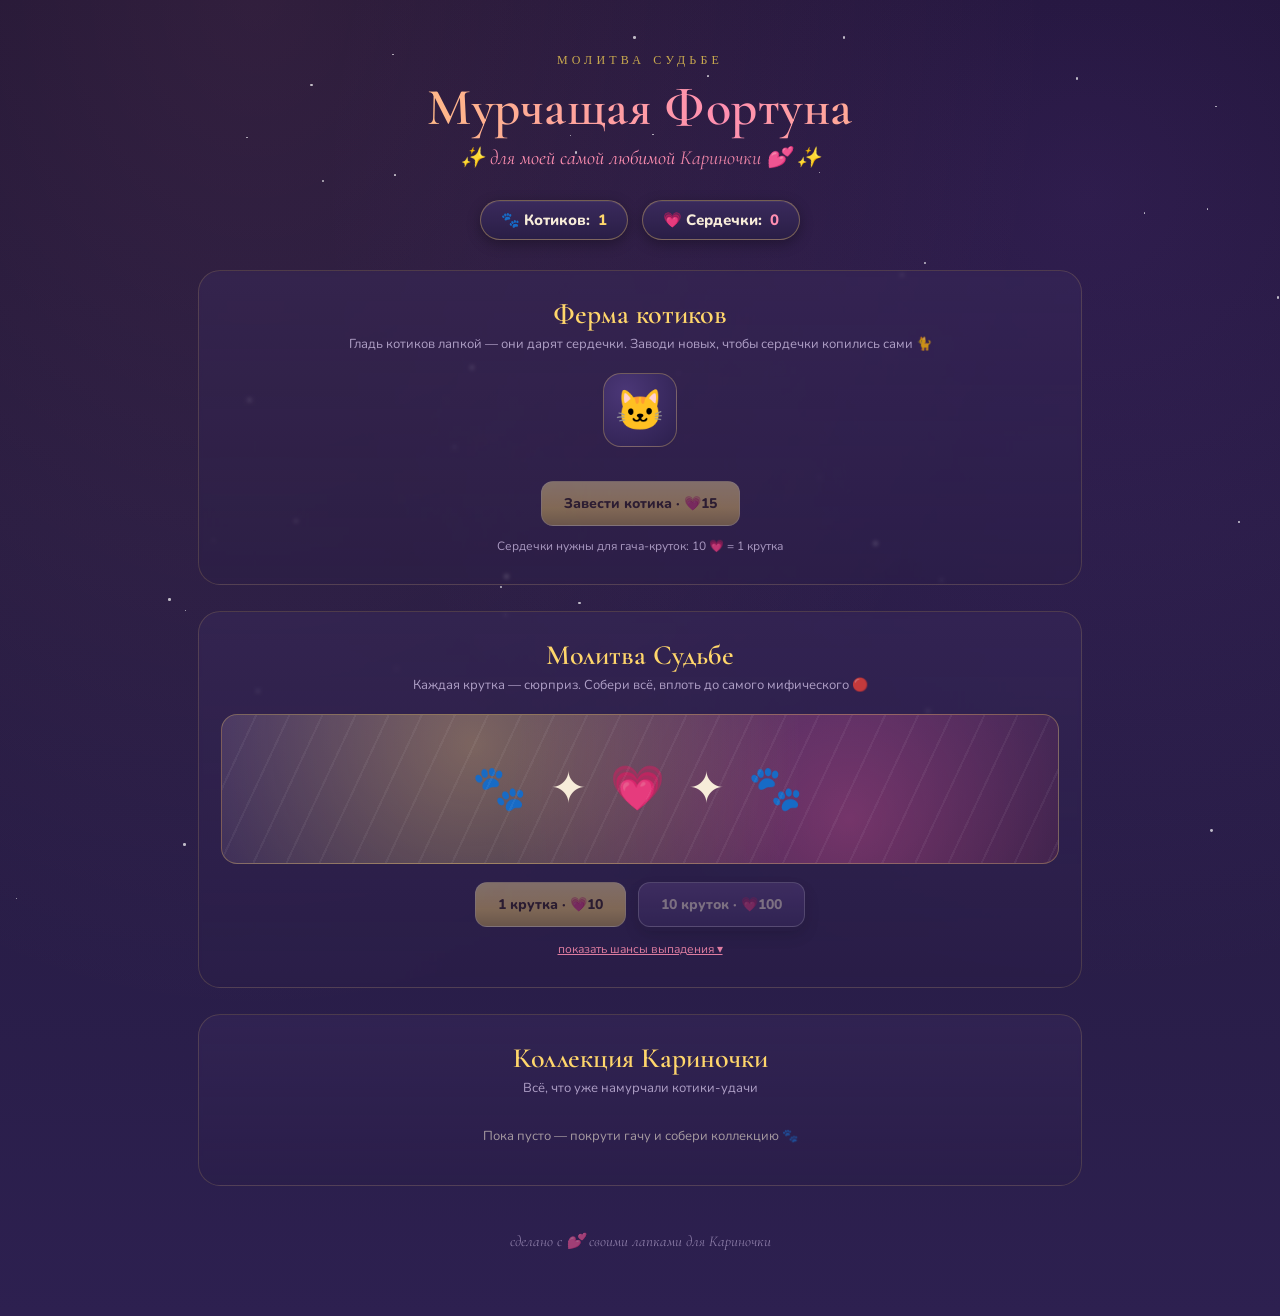
==== karina-gacha.html @ dd9ca647 "Add files via upload" ====
<!DOCTYPE html>
<html lang="ru">
<head>
<meta charset="UTF-8">
<meta name="viewport" content="width=device-width, initial-scale=1.0">
<title>Мурчащая Фортуна — для Кариночки 💕</title>
<link rel="preconnect" href="https://fonts.googleapis.com">
<link href="https://fonts.googleapis.com/css2?family=Cormorant+Garamond:ital,wght@0,500;0,600;1,500&family=Marcellus&family=Nunito:wght@400;600;700;800&display=swap" rel="stylesheet">
<style>
:root{
  --bg1:#1a1230;
  --bg2:#241a3f;
  --bg3:#2d2050;
  --cream:#f7ecd9;
  --gold:#ffd66b;
  --gold-dim:#c9a94f;
  --pink:#ff8fb1;
  --pink-deep:#ff5f96;

  --c-gray:#9aa0a6;   --g-gray:#d4d8db;
  --c-green:#4caf7a;  --g-green:#8ff0bb;
  --c-purple:#a855f7; --g-purple:#e0c2ff;
  --c-pink:#ff5fa8;   --g-pink:#ffc2df;
  --c-legend:#ffcf30; --g-legend:#fff2b0;
  --c-red:#ff3b3b;    --g-red:#ffaaaa;
}
*{box-sizing:border-box;}
html,body{margin:0;padding:0;}
body{
  background:
    radial-gradient(ellipse at 20% 0%, rgba(255,143,177,.10), transparent 55%),
    radial-gradient(ellipse at 85% 15%, rgba(168,85,247,.12), transparent 50%),
    linear-gradient(180deg,var(--bg1),var(--bg2) 40%,var(--bg3));
  color:var(--cream);
  font-family:'Nunito',sans-serif;
  min-height:100vh;
  overflow-x:hidden;
  position:relative;
}

/* ---------- ambient stars ---------- */
#starfield{position:fixed;inset:0;pointer-events:none;z-index:0;overflow:hidden;}
.star{position:absolute;background:#fff;border-radius:50%;opacity:.7;animation:twinkle 3.5s ease-in-out infinite;}
@keyframes twinkle{0%,100%{opacity:.15;transform:scale(1);}50%{opacity:.9;transform:scale(1.4);}}

.wrap{position:relative;z-index:1;max-width:920px;margin:0 auto;padding:0 18px 60px;}

/* ---------- hero ---------- */
.hero{
  text-align:center;
  padding:52px 16px 30px;
}
.hero .eyebrow{
  font-family:'Marcellus',serif;
  letter-spacing:.35em;
  font-size:12px;
  color:var(--gold-dim);
  text-transform:uppercase;
}
.hero h1{
  font-family:'Cormorant Garamond',serif;
  font-weight:600;
  font-size:52px;
  margin:8px 0 4px;
  background:linear-gradient(90deg,var(--gold),var(--pink) 60%,var(--gold));
  -webkit-background-clip:text;
  background-clip:text;
  color:transparent;
  letter-spacing:.01em;
}
.hero .dedication{
  font-family:'Cormorant Garamond',serif;
  font-style:italic;
  font-size:20px;
  color:var(--pink);
  margin-top:6px;
}
.hero .dedication span{opacity:.9;}

/* ---------- topbar ---------- */
.topbar{
  display:flex;justify-content:center;gap:14px;flex-wrap:wrap;
  margin:0 0 30px;
}
.currency{
  background:linear-gradient(180deg,#3a2a5c,#2a1e46);
  border:1px solid rgba(255,214,107,.35);
  border-radius:999px;
  padding:9px 20px;
  font-weight:800;
  font-size:15px;
  display:flex;align-items:center;gap:8px;
  box-shadow:0 4px 14px rgba(0,0,0,.3), inset 0 1px 0 rgba(255,255,255,.05);
}
.currency .n{color:var(--gold);font-variant-numeric:tabular-nums;}
.currency.heart .n{color:var(--pink);}

/* ---------- section shell ---------- */
section{
  background:linear-gradient(180deg,rgba(58,42,92,.45),rgba(42,30,70,.35));
  border:1px solid rgba(255,214,107,.16);
  border-radius:22px;
  padding:26px 22px 30px;
  margin-bottom:26px;
  backdrop-filter:blur(2px);
}
section h2{
  font-family:'Cormorant Garamond',serif;
  font-weight:600;
  font-size:28px;
  margin:0 0 4px;
  color:var(--gold);
  text-align:center;
}
section .subtitle{
  text-align:center;
  font-size:13px;
  color:#d9c9ee;
  opacity:.75;
  margin:0 0 20px;
}

/* ---------- farm ---------- */
.cats-field{
  display:flex;flex-wrap:wrap;justify-content:center;gap:14px;
  min-height:90px;
  margin-bottom:18px;
}
.cat-btn{
  font-size:40px;
  background:radial-gradient(circle at 30% 25%, #4b3777, #2c1f4d);
  border:1px solid rgba(255,214,107,.3);
  border-radius:18px;
  width:74px;height:74px;
  cursor:pointer;
  display:flex;align-items:center;justify-content:center;
  animation:catbob 2.6s ease-in-out infinite;
  transition:transform .12s;
  position:relative;
  user-select:none;
}
.cat-btn:nth-child(2n){animation-delay:.4s;}
.cat-btn:nth-child(3n){animation-delay:.9s;}
.cat-btn:active{transform:scale(.88);}
@keyframes catbob{0%,100%{transform:translateY(0) rotate(-2deg);}50%{transform:translateY(-6px) rotate(2deg);}}

.floatie{
  position:absolute;
  font-weight:800;
  color:var(--pink);
  font-size:14px;
  pointer-events:none;
  animation:floatup 1s ease-out forwards;
  z-index:5;
}
@keyframes floatup{
  0%{opacity:1;transform:translateY(0);}
  100%{opacity:0;transform:translateY(-46px);}
}

.farm-controls{display:flex;flex-direction:column;align-items:center;gap:10px;}
.hint{font-size:12px;color:#c9b8e0;opacity:.8;margin:2px 0 0;text-align:center;}

/* ---------- buttons ---------- */
.btn{
  font-family:'Nunito',sans-serif;
  font-weight:800;
  font-size:14px;
  color:#2a1a0f;
  background:linear-gradient(180deg,#ffe49a,var(--gold) 60%,var(--gold-dim));
  border:1px solid rgba(255,255,255,.4);
  border-radius:12px;
  padding:12px 22px;
  cursor:pointer;
  box-shadow:0 4px 0 #a9822f, 0 8px 16px rgba(0,0,0,.35);
  transition:transform .08s, box-shadow .08s, filter .15s;
}
.btn:hover{filter:brightness(1.06);}
.btn:active{transform:translateY(3px);box-shadow:0 1px 0 #a9822f, 0 3px 8px rgba(0,0,0,.3);}
.btn:disabled{opacity:.4;cursor:not-allowed;filter:none;box-shadow:none;transform:none;}
.btn.secondary{
  background:linear-gradient(180deg,#5a4483,#3c2c63);
  color:var(--cream);
  box-shadow:0 4px 0 #241a3f, 0 8px 16px rgba(0,0,0,.35);
}
.btn.secondary:active{box-shadow:0 1px 0 #241a3f;}
.btn.small{padding:7px 14px;font-size:12px;}

/* ---------- gacha banner ---------- */
.banner-art{
  height:150px;border-radius:16px;margin-bottom:18px;
  background:
    radial-gradient(circle at 30% 20%, rgba(255,214,107,.35), transparent 55%),
    radial-gradient(circle at 75% 70%, rgba(255,95,168,.35), transparent 55%),
    linear-gradient(160deg,#3c2c63,#241a3f);
  border:1px solid rgba(255,214,107,.3);
  display:flex;align-items:center;justify-content:center;
  font-size:44px;
  letter-spacing:6px;
  position:relative;
  overflow:hidden;
}
.banner-art::after{
  content:"";position:absolute;inset:0;
  background:repeating-linear-gradient(115deg, rgba(255,255,255,.05) 0 2px, transparent 2px 30px);
}
.pull-buttons{display:flex;justify-content:center;gap:12px;flex-wrap:wrap;margin-bottom:14px;}
.rates-toggle{
  text-align:center;font-size:12px;color:var(--pink);cursor:pointer;
  text-decoration:underline;opacity:.85;
}
.rates-table{margin-top:16px;font-size:12.5px;}
.rates-row{
  display:grid;grid-template-columns:20px 90px 1fr 46px;gap:8px;
  align-items:center;padding:6px 8px;border-radius:8px;
}
.rates-row+.rates-row{margin-top:3px;}
.rates-dot{width:11px;height:11px;border-radius:50%;}
.rates-items{opacity:.85;}
.rates-pct{text-align:right;font-weight:800;}

/* ---------- rarity color helpers ---------- */
.rarity-gray{--clr:var(--c-gray);--glow:var(--g-gray);}
.rarity-green{--clr:var(--c-green);--glow:var(--g-green);}
.rarity-purple{--clr:var(--c-purple);--glow:var(--g-purple);}
.rarity-pink{--clr:var(--c-pink);--glow:var(--g-pink);}
.rarity-legendary{--clr:var(--c-legend);--glow:var(--g-legend);}
.rarity-red{--clr:var(--c-red);--glow:var(--g-red);}

/* ---------- case modal ---------- */
.overlay{
  position:fixed;inset:0;background:rgba(10,6,20,.88);
  display:flex;flex-direction:column;align-items:center;justify-content:center;
  z-index:50;padding:20px;backdrop-filter:blur(3px);
}
.overlay[hidden]{display:none;}
.case-viewport{
  width:100%;max-width:640px;height:150px;
  overflow:hidden;position:relative;
  border-radius:14px;
  background:linear-gradient(180deg,#241a3f,#150e28);
  border:1px solid rgba(255,214,107,.35);
  box-shadow:0 0 40px rgba(0,0,0,.5) inset;
}
.case-viewport::before,.case-viewport::after{
  content:"";position:absolute;top:0;bottom:0;width:70px;z-index:3;pointer-events:none;
}
.case-viewport::before{left:0;background:linear-gradient(90deg,#150e28, transparent);}
.case-viewport::after{right:0;background:linear-gradient(270deg,#150e28, transparent);}
.marker{
  position:absolute;left:50%;top:0;bottom:0;width:3px;
  background:var(--gold);transform:translateX(-50%);z-index:4;
  box-shadow:0 0 12px var(--gold);
}
.marker::before,.marker::after{
  content:"";position:absolute;left:50%;transform:translateX(-50%);
  border-left:8px solid transparent;border-right:8px solid transparent;
}
.marker::before{top:-2px;border-top:10px solid var(--gold);}
.marker::after{bottom:-2px;border-bottom:10px solid var(--gold);}
.strip{
  display:flex;position:absolute;top:0;left:0;height:100%;
  will-change:transform;
}
.strip-item{
  width:150px;height:150px;flex:0 0 150px;
  display:flex;flex-direction:column;align-items:center;justify-content:center;gap:6px;
  border-right:1px solid rgba(255,255,255,.06);
  background:linear-gradient(180deg, color-mix(in srgb, var(--clr) 20%, #1b1330), #1b1330 75%);
}
.strip-item .item-icon{font-size:40px;filter:drop-shadow(0 0 8px var(--clr));}
.strip-item .item-name{font-size:9.5px;color:var(--glow);text-align:center;padding:0 6px;opacity:.85;line-height:1.15;}

.reveal-card{
  margin-top:26px;text-align:center;min-height:150px;
  display:flex;flex-direction:column;align-items:center;gap:8px;
}
.reveal-card[hidden]{display:none;}
.reveal-icon{
  font-size:64px;width:120px;height:120px;border-radius:20px;
  display:flex;align-items:center;justify-content:center;
  background:radial-gradient(circle, color-mix(in srgb, var(--clr) 30%, #1b1330), #1b1330 75%);
  border:2px solid var(--clr);
  box-shadow:0 0 30px var(--clr), 0 0 60px var(--clr);
  animation:pop-in .45s cubic-bezier(.2,1.4,.4,1);
}
@keyframes pop-in{0%{transform:scale(0.3);opacity:0;}70%{transform:scale(1.12);}100%{transform:scale(1);opacity:1;}}
.reveal-rarity{font-weight:800;letter-spacing:.08em;text-transform:uppercase;font-size:13px;color:var(--clr);}
.reveal-name{font-family:'Cormorant Garamond',serif;font-size:22px;font-weight:600;color:var(--cream);}
.modal-actions{display:flex;gap:12px;margin-top:22px;}

.confetti-burst{position:absolute;inset:0;pointer-events:none;overflow:visible;}
.confetti-piece{position:absolute;font-size:20px;animation:burst 1.1s ease-out forwards;}
@keyframes burst{
  0%{transform:translate(0,0) scale(0.6) rotate(0);opacity:1;}
  100%{transform:translate(var(--dx),var(--dy)) scale(1.1) rotate(var(--rot));opacity:0;}
}

/* ---------- multi reveal (x10) ---------- */
.multi-grid{
  display:grid;grid-template-columns:repeat(5,1fr);gap:12px;
  width:100%;max-width:640px;margin-bottom:8px;
}
@media(max-width:560px){.multi-grid{grid-template-columns:repeat(2,1fr);}}
.mcard{
  aspect-ratio:1;border-radius:14px;
  background:linear-gradient(160deg,#3c2c63,#241a3f);
  border:1px solid rgba(255,214,107,.3);
  display:flex;flex-direction:column;align-items:center;justify-content:center;gap:4px;
  position:relative;overflow:hidden;
  transform:perspective(600px) rotateY(0deg);
}
.mcard .back-face{font-size:26px;opacity:.5;}
.mcard.revealed{
  animation:flipreveal .55s ease forwards;
  border-color:var(--clr);
  background:radial-gradient(circle, color-mix(in srgb, var(--clr) 26%, #1b1330), #1b1330 78%);
  box-shadow:0 0 18px color-mix(in srgb, var(--clr) 60%, transparent);
}
@keyframes flipreveal{
  0%{transform:perspective(600px) rotateY(0deg);}
  50%{transform:perspective(600px) rotateY(90deg);}
  51%{}
  100%{transform:perspective(600px) rotateY(0deg);}
}
.mcard .m-icon{font-size:30px;filter:drop-shadow(0 0 6px var(--clr));}
.mcard .m-name{font-size:8.5px;text-align:center;padding:0 4px;color:var(--glow);line-height:1.15;}
.mcard.big-glow{animation:flipreveal .55s ease forwards, pulseglow 1.4s ease-in-out .55s 2;}
@keyframes pulseglow{0%,100%{box-shadow:0 0 18px color-mix(in srgb, var(--clr) 60%, transparent);}50%{box-shadow:0 0 40px color-mix(in srgb, var(--clr) 90%, transparent);}}

/* ---------- inventory ---------- */
.inv-groups{display:flex;flex-direction:column;gap:14px;}
.inv-group h3{
  font-family:'Cormorant Garamond',serif;font-size:16px;margin:0 0 8px;
  color:var(--clr);
}
.inv-row{display:flex;flex-wrap:wrap;gap:8px;}
.inv-chip{
  display:flex;align-items:center;gap:6px;
  background:color-mix(in srgb, var(--clr) 14%, #241a3f);
  border:1px solid color-mix(in srgb, var(--clr) 45%, transparent);
  border-radius:10px;padding:6px 10px;font-size:12px;font-weight:700;
}
.inv-chip .cnt{color:var(--clr);}
.inv-empty{font-size:13px;opacity:.6;text-align:center;padding:10px;}

footer{
  text-align:center;font-size:12px;color:#c9b8e0;opacity:.6;padding:20px 0 6px;
  font-family:'Cormorant Garamond',serif;font-style:italic;font-size:15px;
}

@media(max-width:520px){
  .hero h1{font-size:38px;}
  .rates-row{grid-template-columns:16px 74px 1fr 40px;font-size:11px;}
}
</style>
</head>
<body>

<div id="starfield"></div>

<div class="wrap">
  <div class="hero">
    <div class="eyebrow">Молитва Судьбе</div>
    <h1>Мурчащая Фортуна</h1>
    <div class="dedication">✨ для моей самой любимой <span>Кариночки</span> 💕 ✨</div>
  </div>

  <div class="topbar">
    <div class="currency">🐾 Котиков: <span class="n" id="catCountView">1</span></div>
    <div class="currency heart">💗 Сердечки: <span class="n" id="heartView">0</span></div>
  </div>

  <section class="farm">
    <h2>Ферма котиков</h2>
    <div class="subtitle">Гладь котиков лапкой — они дарят сердечки. Заводи новых, чтобы сердечки копились сами 🐈</div>
    <div class="cats-field" id="catsField"></div>
    <div class="farm-controls">
      <button class="btn" id="buyCatBtn">Завести котика · 💗<span id="catCost">15</span></button>
      <div class="hint">Сердечки нужны для гача-круток: 10 💗 = 1 крутка</div>
    </div>
  </section>

  <section class="gacha">
    <h2>Молитва Судьбе</h2>
    <div class="subtitle">Каждая крутка — сюрприз. Собери всё, вплоть до самого мифического 🔴</div>
    <div class="banner-art">🐾 ✦ 💗 ✦ 🐾</div>
    <div class="pull-buttons">
      <button class="btn" id="pull1">1 крутка · 💗10</button>
      <button class="btn secondary" id="pull10">10 круток · 💗100</button>
    </div>
    <div class="rates-toggle" id="ratesToggle">показать шансы выпадения ▾</div>
    <div class="rates-table" id="ratesTable" hidden></div>
  </section>

  <section class="inventory">
    <h2>Коллекция Кариночки</h2>
    <div class="subtitle">Всё, что уже намурчали котики-удачи</div>
    <div class="inv-groups" id="invGroups"></div>
  </section>

  <footer>сделано с 💕 своими лапками для Кариночки</footer>
</div>

<!-- single-pull case overlay -->
<div class="overlay" id="caseOverlay" hidden>
  <div class="case-viewport">
    <div class="marker"></div>
    <div class="strip" id="strip"></div>
    <div class="confetti-burst" id="confettiBurst"></div>
  </div>
  <div class="reveal-card" id="revealCard" hidden></div>
  <div class="modal-actions">
    <button class="btn secondary small" id="skipAnim">Пропустить</button>
    <button class="btn small" id="closeCase" hidden>Продолжить ✦</button>
  </div>
</div>

<!-- multi-pull overlay -->
<div class="overlay" id="multiOverlay" hidden>
  <div class="multi-grid" id="multiGrid"></div>
  <div class="modal-actions">
    <button class="btn secondary small" id="skipMulti">Показать все</button>
    <button class="btn small" id="closeMulti" hidden>Продолжить ✦</button>
  </div>
</div>

<script>
(function(){
  "use strict";

  /* ---------------- RARITIES ---------------- */
  const RARITIES = [
    { key:'gray',      name:'Обычная',      chance:0.40, items:['Доширак','Шоколадка 5 тенге','Попкинс Чупкинс'] },
    { key:'green',     name:'Необычная',    chance:0.29, items:['Бетти Попкинс','Чашка чая','Миска риса'] },
    { key:'purple',    name:'Редкая',       chance:0.15, items:['Мармелад обычный','Киндер палочка','Конфетка «Озеро»'] },
    { key:'pink',      name:'Эпическая',    chance:0.10, items:['Мармелад «Летающая тарелка»','Киндер яйцо','Сникерс'] },
    { key:'legendary', name:'Легендарная',  chance:0.05, items:['Чипсы с крабом','Киндер Джой','Рафаэлло'] },
    { key:'red',       name:'Мифическая',   chance:0.01, items:['Киндер Джой Minecraft','Скин в Лиге Легенд','Коробка Рафаэлло'] },
  ];
  const ICONS = {
    'Доширак':'🍜','Шоколадка 5 тенге':'🍫','Попкинс Чупкинс':'🐹',
    'Бетти Попкинс':'🐰','Чашка чая':'🍵','Миска риса':'🍚',
    'Мармелад обычный':'🍬','Киндер палочка':'🍡','Конфетка «Озеро»':'🍭',
    'Мармелад «Летающая тарелка»':'🛸','Киндер яйцо':'🥚','Сникерс':'🍫',
    'Чипсы с крабом':'🦀','Киндер Джой':'🥚','Рафаэлло':'🌰',
    'Киндер Джой Minecraft':'🎮','Скин в Лиге Легенд':'🎮','Коробка Рафаэлло':'🎁',
  };
  const RARITY_ORDER = RARITIES.map(r=>r.key);

  /* ---------------- STATE ---------------- */
  let hearts = 0;
  let heartsFloat = 0;
  let cats = 1;
  let catCost = 15;
  const inventory = {}; // itemName -> count

  const heartView = document.getElementById('heartView');
  const catCountView = document.getElementById('catCountView');
  const catCostView = document.getElementById('catCost');
  const buyCatBtn = document.getElementById('buyCatBtn');
  const catsField = document.getElementById('catsField');
  const pull1Btn = document.getElementById('pull1');
  const pull10Btn = document.getElementById('pull10');

  function updateUI(){
    heartView.textContent = Math.floor(hearts);
    catCountView.textContent = cats;
    catCostView.textContent = catCost;
    buyCatBtn.disabled = hearts < catCost;
    pull1Btn.disabled = hearts < 10;
    pull10Btn.disabled = hearts < 100;
  }

  function addCat(){
    const btn = document.createElement('button');
    btn.className = 'cat-btn';
    btn.textContent = '🐱';
    btn.addEventListener('click', (e)=> petCat(e, btn));
    catsField.appendChild(btn);
  }
  for(let i=0;i<cats;i++) addCat();

  function petCat(e, btn){
    const gain = 2;
    hearts += gain;
    updateUI();
    const rect = btn.getBoundingClientRect();
    const f = document.createElement('div');
    f.className = 'floatie';
    f.textContent = '+' + gain + ' 💗';
    f.style.left = (rect.left + rect.width/2 - 20) + 'px';
    f.style.top = (rect.top - 6) + 'px';
    f.style.position = 'fixed';
    document.body.appendChild(f);
    setTimeout(()=> f.remove(), 1000);
    btn.style.transform = 'scale(0.85)';
    setTimeout(()=> btn.style.transform = '', 120);
    tickSound(600);
  }

  buyCatBtn.addEventListener('click', ()=>{
    if(hearts < catCost) return;
    hearts -= catCost;
    cats++;
    catCost = Math.ceil(catCost * 1.22);
    addCat();
    updateUI();
  });

  setInterval(()=>{
    heartsFloat += cats * 0.4;
    if(heartsFloat >= 1){
      const whole = Math.floor(heartsFloat);
      hearts += whole;
      heartsFloat -= whole;
      updateUI();
    }
  }, 1000);

  /* ---------------- AUDIO (synthesized, no external files) ---------------- */
  let actx;
  function ctx(){
    if(!actx) actx = new (window.AudioContext||window.webkitAudioContext)();
    return actx;
  }
  function tickSound(freq){
    try{
      const c = ctx();
      const o = c.createOscillator();
      const g = c.createGain();
      o.type = 'square';
      o.frequency.value = freq;
      g.gain.value = 0.05;
      g.gain.exponentialRampToValueAtTime(0.0001, c.currentTime + 0.06);
      o.connect(g); g.connect(c.destination);
      o.start(); o.stop(c.currentTime + 0.07);
    }catch(e){}
  }
  function revealChime(rarityKey){
    try{
      const c = ctx();
      const notesByRarity = {
        gray:[440], green:[440,554], purple:[440,554,659],
        pink:[440,554,659,784], legendary:[392,523,659,784,988],
        red:[392,494,587,740,988,1245]
      };
      const notes = notesByRarity[rarityKey] || [440];
      notes.forEach((freq,i)=>{
        const o = c.createOscillator();
        const g = c.createGain();
        o.type = 'triangle';
        o.frequency.value = freq;
        const t0 = c.currentTime + i*0.09;
        g.gain.setValueAtTime(0.0001, t0);
        g.gain.linearRampToValueAtTime(0.09, t0+0.02);
        g.gain.exponentialRampToValueAtTime(0.0001, t0+0.5);
        o.connect(g); g.connect(c.destination);
        o.start(t0); o.stop(t0+0.55);
      });
    }catch(e){}
  }

  /* ---------------- GACHA LOGIC ---------------- */
  function weightedPick(){
    let r = Math.random(), cum = 0;
    for(const rar of RARITIES){
      cum += rar.chance;
      if(r <= cum) return rar;
    }
    return RARITIES[0];
  }
  function pickItem(rar){
    return rar.items[Math.floor(Math.random()*rar.items.length)];
  }
  function addToInventory(name){
    inventory[name] = (inventory[name]||0) + 1;
    renderInventory();
  }
  function rarityOf(itemName){
    return RARITIES.find(r=> r.items.includes(itemName));
  }

  function renderInventory(){
    const wrap = document.getElementById('invGroups');
    wrap.innerHTML = '';
    let any = false;
    RARITIES.forEach(rar=>{
      const owned = rar.items.filter(it=> inventory[it]);
      if(owned.length === 0) return;
      any = true;
      const group = document.createElement('div');
      group.className = 'inv-group rarity-' + rar.key;
      const h3 = document.createElement('h3');
      h3.textContent = rar.name;
      group.appendChild(h3);
      const row = document.createElement('div');
      row.className = 'inv-row';
      owned.forEach(it=>{
        const chip = document.createElement('div');
        chip.className = 'inv-chip';
        chip.innerHTML = `<span>${ICONS[it]||'✦'}</span><span>${it}</span><span class="cnt">×${inventory[it]}</span>`;
        row.appendChild(chip);
      });
      group.appendChild(row);
      wrap.appendChild(group);
    });
    if(!any){
      wrap.innerHTML = '<div class="inv-empty">Пока пусто — покрути гачу и собери коллекцию 🐾</div>';
    }
  }
  renderInventory();

  /* ---------------- RATES TABLE ---------------- */
  const ratesToggle = document.getElementById('ratesToggle');
  const ratesTable = document.getElementById('ratesTable');
  ratesToggle.addEventListener('click', ()=>{
    const show = ratesTable.hasAttribute('hidden');
    if(show){ ratesTable.removeAttribute('hidden'); ratesToggle.textContent='скрыть шансы выпадения ▴'; }
    else{ ratesTable.setAttribute('hidden',''); ratesToggle.textContent='показать шансы выпадения ▾'; }
  });
  RARITIES.forEach(rar=>{
    const row = document.createElement('div');
    row.className = 'rates-row rarity-' + rar.key;
    row.innerHTML = `
      <span class="rates-dot" style="background:var(--clr)"></span>
      <span style="color:var(--clr);font-weight:800;">${rar.name}</span>
      <span class="rates-items">${rar.items.join(', ')}</span>
      <span class="rates-pct" style="color:var(--clr)">${Math.round(rar.chance*100)}%</span>`;
    ratesTable.appendChild(row);
  });

  /* ---------------- SINGLE PULL — CS-style case opening ---------------- */
  const caseOverlay = document.getElementById('caseOverlay');
  const stripEl = document.getElementById('strip');
  const revealCard = document.getElementById('revealCard');
  const skipAnimBtn = document.getElementById('skipAnim');
  const closeCaseBtn = document.getElementById('closeCase');
  const confettiBurst = document.getElementById('confettiBurst');

  const ITEM_W = 150;
  const STRIP_LEN = 60;
  const LAND_INDEX = 48;
  let animHandle = null;
  let animResolved = false;

  function buildStrip(finalRarity, finalItem){
    stripEl.innerHTML = '';
    stripEl.style.transform = 'translateX(0px)';
    for(let i=0; i<STRIP_LEN; i++){
      let rar, itemName;
      if(i === LAND_INDEX){ rar = finalRarity; itemName = finalItem; }
      else { rar = weightedPick(); itemName = pickItem(rar); }
      const cell = document.createElement('div');
      cell.className = 'strip-item rarity-' + rar.key;
      cell.innerHTML = `<div class="item-icon">${ICONS[itemName]||'✦'}</div><div class="item-name">${itemName}</div>`;
      stripEl.appendChild(cell);
    }
  }

  function easeOutQuart(t){ return 1 - Math.pow(1-t, 4); }

  function animateStrip(finalRarity, onDone){
    const viewport = document.querySelector('#caseOverlay .case-viewport');
    const viewportWidth = viewport.clientWidth;
    const jitter = (Math.random()*0.5 - 0.25) * ITEM_W;
    const targetX = LAND_INDEX*ITEM_W + ITEM_W/2 - viewportWidth/2 + jitter;
    const duration = 4200;
    const start = performance.now();
    let lastTickIndex = -1;
    animResolved = false;

    function frame(now){
      if(animResolved) return;
      const t = Math.min(1, (now-start)/duration);
      const eased = easeOutQuart(t);
      const x = targetX * eased;
      stripEl.style.transform = `translateX(${-x}px)`;
      const idx = Math.floor(x / ITEM_W);
      if(idx !== lastTickIndex){
        lastTickIndex = idx;
        const pitch = 500 + Math.min(500, (1-t)*900);
        tickSound(pitch);
      }
      if(t < 1){
        animHandle = requestAnimationFrame(frame);
      } else {
        animResolved = true;
        onDone();
      }
    }
    animHandle = requestAnimationFrame(frame);
  }

  function finishReveal(finalRarity, finalItem){
    revealChime(finalRarity.key);
    revealCard.innerHTML = `
      <div class="reveal-icon rarity-${finalRarity.key}">${ICONS[finalItem]||'✦'}</div>
      <div class="reveal-rarity rarity-${finalRarity.key}">${finalRarity.name}</div>
      <div class="reveal-name">${finalItem}</div>`;
    revealCard.removeAttribute('hidden');
    closeCaseBtn.removeAttribute('hidden');
    skipAnimBtn.setAttribute('hidden','');
    if(finalRarity.key === 'legendary' || finalRarity.key === 'red' || finalRarity.key === 'pink'){
      burstConfetti(confettiBurst, finalRarity.key);
    }
    addToInventory(finalItem);
  }

  function burstConfetti(container, rarityKey){
    const glyphs = rarityKey==='red' ? ['💖','✨','🎉','💗'] : rarityKey==='legendary' ? ['✨','⭐','💛'] : ['💕','✨'];
    for(let i=0;i<18;i++){
      const p = document.createElement('div');
      p.className = 'confetti-piece';
      p.textContent = glyphs[Math.floor(Math.random()*glyphs.length)];
      const angle = Math.random()*Math.PI*2;
      const dist = 80 + Math.random()*120;
      p.style.setProperty('--dx', Math.cos(angle)*dist + 'px');
      p.style.setProperty('--dy', Math.sin(angle)*dist + 'px');
      p.style.setProperty('--rot', (Math.random()*360)+'deg');
      p.style.left = '50%'; p.style.top = '50%';
      container.appendChild(p);
      setTimeout(()=> p.remove(), 1200);
    }
  }

  function openSinglePull(){
    if(hearts < 10) return;
    hearts -= 10;
    updateUI();
    const rar = weightedPick();
    const item = pickItem(rar);

    caseOverlay.removeAttribute('hidden');
    revealCard.setAttribute('hidden','');
    closeCaseBtn.setAttribute('hidden','');
    skipAnimBtn.removeAttribute('hidden');
    confettiBurst.innerHTML = '';
    buildStrip(rar, item);

    animateStrip(rar, ()=> finishReveal(rar, item));

    skipAnimBtn.onclick = ()=>{
      if(animHandle) cancelAnimationFrame(animHandle);
      animResolved = true;
      const viewport = document.querySelector('#caseOverlay .case-viewport');
      const viewportWidth = viewport.clientWidth;
      const targetX = LAND_INDEX*ITEM_W + ITEM_W/2 - viewportWidth/2;
      stripEl.style.transform = `translateX(${-targetX}px)`;
      finishReveal(rar, item);
    };
  }
  closeCaseBtn.addEventListener('click', ()=>{
    caseOverlay.setAttribute('hidden','');
  });
  pull1Btn.addEventListener('click', openSinglePull);

  /* ---------------- MULTI PULL (x10) — sequential reveal ---------------- */
  const multiOverlay = document.getElementById('multiOverlay');
  const multiGrid = document.getElementById('multiGrid');
  const skipMultiBtn = document.getElementById('skipMulti');
  const closeMultiBtn = document.getElementById('closeMulti');
  let multiTimer = null;
  let multiResults = [];
  let multiIndex = 0;

  function openTenPull(){
    if(hearts < 100) return;
    hearts -= 100;
    updateUI();

    multiResults = [];
    for(let i=0;i<10;i++){
      const rar = weightedPick();
      const item = pickItem(rar);
      multiResults.push({ rar, item });
    }
    // saving the best for last, like a real gacha reveal
    multiResults.sort((a,b)=> RARITY_ORDER.indexOf(a.rar.key) - RARITY_ORDER.indexOf(b.rar.key));

    multiGrid.innerHTML = '';
    multiResults.forEach(()=>{
      const c = document.createElement('div');
      c.className = 'mcard';
      c.innerHTML = '<div class="back-face">🐾</div>';
      multiGrid.appendChild(c);
    });

    multiOverlay.removeAttribute('hidden');
    closeMultiBtn.setAttribute('hidden','');
    skipMultiBtn.removeAttribute('hidden');
    multiIndex = 0;
    revealNextMultiCard();
  }

  function revealMultiCard(i){
    const { rar, item } = multiResults[i];
    const card = multiGrid.children[i];
    card.className = 'mcard revealed rarity-' + rar.key + ((rar.key==='legendary'||rar.key==='red') ? ' big-glow' : '');
    card.innerHTML = `<div class="m-icon">${ICONS[item]||'✦'}</div><div class="m-name">${item}</div>`;
    revealChime(rar.key);
    addToInventory(item);
  }

  function revealNextMultiCard(){
    if(multiIndex >= multiResults.length){
      closeMultiBtn.removeAttribute('hidden');
      skipMultiBtn.setAttribute('hidden','');
      return;
    }
    const { rar } = multiResults[multiIndex];
    revealMultiCard(multiIndex);
    multiIndex++;
    const delay = (rar.key==='legendary'||rar.key==='red') ? 950 : 480;
    multiTimer = setTimeout(revealNextMultiCard, delay);
  }

  skipMultiBtn.addEventListener('click', ()=>{
    clearTimeout(multiTimer);
    while(multiIndex < multiResults.length){
      revealMultiCard(multiIndex);
      multiIndex++;
    }
    closeMultiBtn.removeAttribute('hidden');
    skipMultiBtn.setAttribute('hidden','');
  });
  closeMultiBtn.addEventListener('click', ()=>{
    multiOverlay.setAttribute('hidden','');
  });
  pull10Btn.addEventListener('click', openTenPull);

  /* ---------------- STARFIELD ---------------- */
  const starfield = document.getElementById('starfield');
  for(let i=0;i<50;i++){
    const s = document.createElement('div');
    s.className = 'star';
    const size = Math.random()*2 + 1;
    s.style.width = size+'px';
    s.style.height = size+'px';
    s.style.left = Math.random()*100+'%';
    s.style.top = Math.random()*100+'%';
    s.style.animationDelay = (Math.random()*3.5)+'s';
    starfield.appendChild(s);
  }

  updateUI();
})();
</script>
</body>
</html>
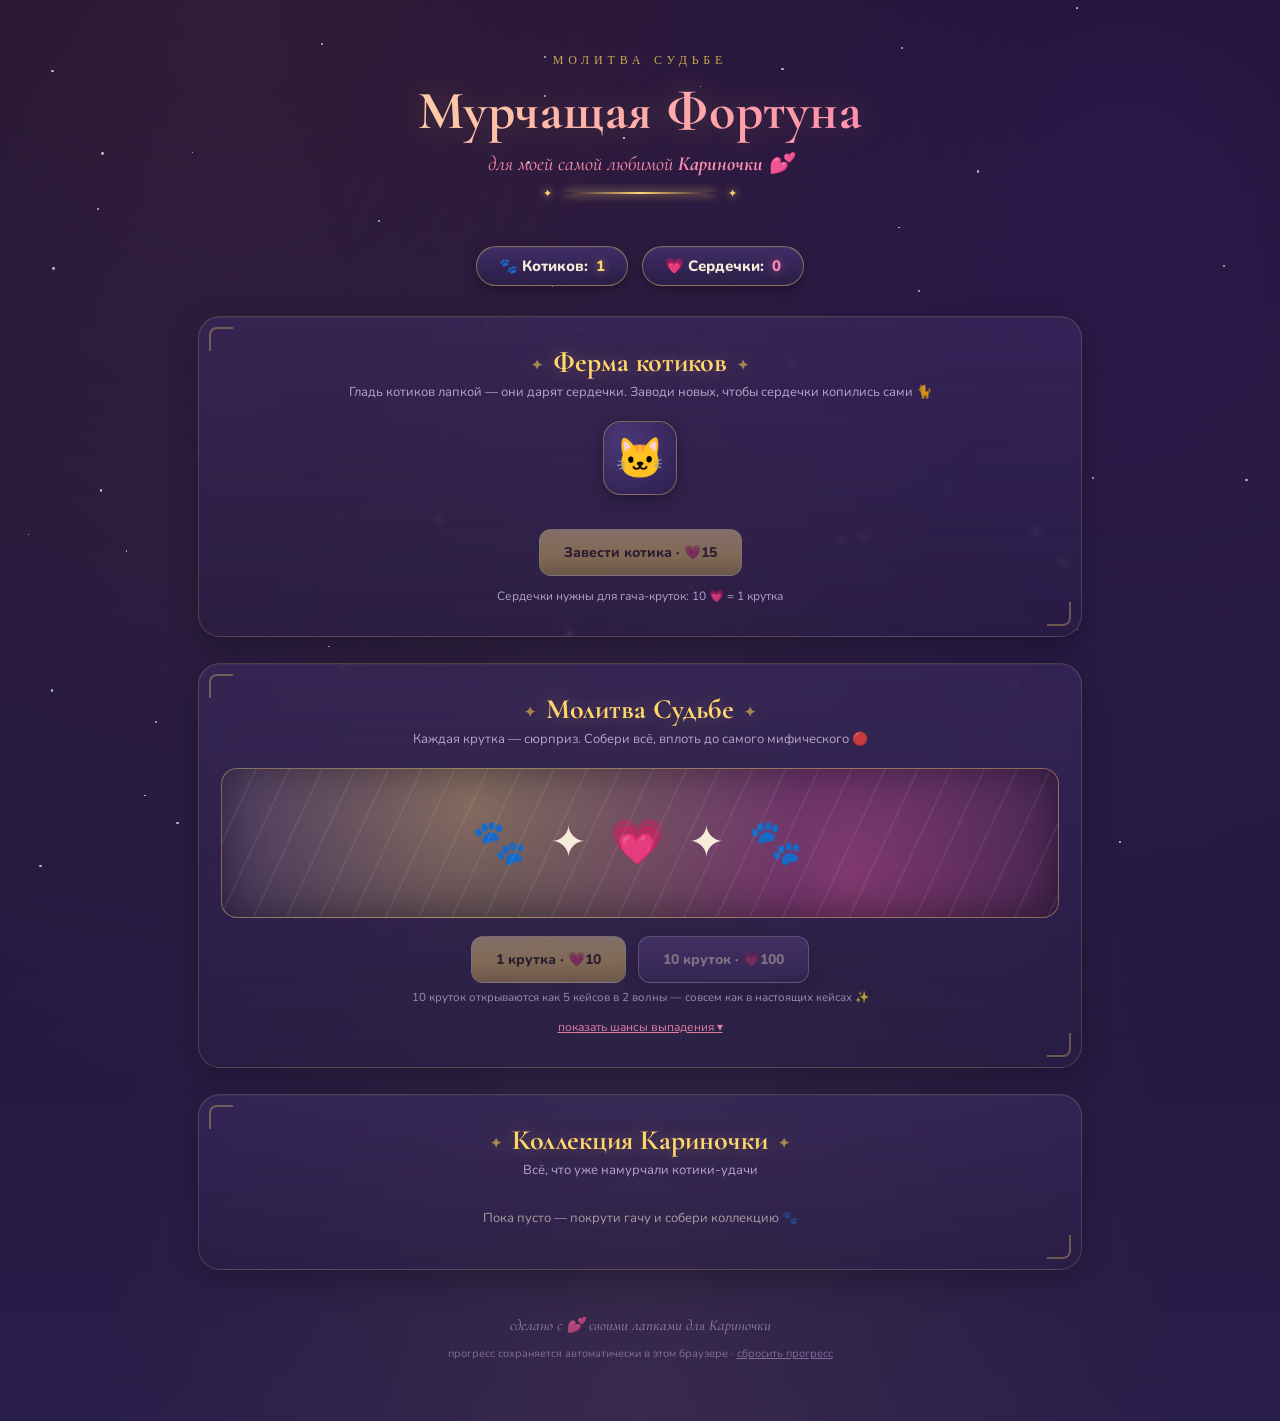
==== commit 9ab286cb: "Add files via upload" ====
--- a/karina-gacha.html
+++ b/karina-gacha.html
@@ -5,14 +5,15 @@
 <meta name="viewport" content="width=device-width, initial-scale=1.0">
 <title>Мурчащая Фортуна — для Кариночки 💕</title>
 <link rel="preconnect" href="https://fonts.googleapis.com">
-<link href="https://fonts.googleapis.com/css2?family=Cormorant+Garamond:ital,wght@0,500;0,600;1,500&family=Marcellus&family=Nunito:wght@400;600;700;800&display=swap" rel="stylesheet">
+<link href="https://fonts.googleapis.com/css2?family=Cormorant+Garamond:ital,wght@0,500;0,600;0,700;1,500&family=Marcellus&family=Nunito:wght@400;600;700;800;900&display=swap" rel="stylesheet">
 <style>
 :root{
-  --bg1:#1a1230;
-  --bg2:#241a3f;
-  --bg3:#2d2050;
+  --bg1:#150c28;
+  --bg2:#1f1638;
+  --bg3:#291d4a;
   --cream:#f7ecd9;
   --gold:#ffd66b;
+  --gold-bright:#ffe9a8;
   --gold-dim:#c9a94f;
   --pink:#ff8fb1;
   --pink-deep:#ff5f96;
@@ -28,8 +29,9 @@
 html,body{margin:0;padding:0;}
 body{
   background:
-    radial-gradient(ellipse at 20% 0%, rgba(255,143,177,.10), transparent 55%),
-    radial-gradient(ellipse at 85% 15%, rgba(168,85,247,.12), transparent 50%),
+    radial-gradient(ellipse at 18% 0%, rgba(255,143,177,.12), transparent 55%),
+    radial-gradient(ellipse at 88% 10%, rgba(168,85,247,.14), transparent 50%),
+    radial-gradient(ellipse at 50% 100%, rgba(255,214,107,.07), transparent 60%),
     linear-gradient(180deg,var(--bg1),var(--bg2) 40%,var(--bg3));
   color:var(--cream);
   font-family:'Nunito',sans-serif;
@@ -38,184 +40,164 @@
   position:relative;
 }
 
-/* ---------- ambient stars ---------- */
+/* ---------- ambient stars & floating hearts ---------- */
 #starfield{position:fixed;inset:0;pointer-events:none;z-index:0;overflow:hidden;}
 .star{position:absolute;background:#fff;border-radius:50%;opacity:.7;animation:twinkle 3.5s ease-in-out infinite;}
 @keyframes twinkle{0%,100%{opacity:.15;transform:scale(1);}50%{opacity:.9;transform:scale(1.4);}}
+.amb-heart{position:fixed;bottom:-24px;pointer-events:none;z-index:0;opacity:.55;animation:ambient-rise linear forwards;}
+@keyframes ambient-rise{
+  0%{transform:translateY(0) rotate(0deg);opacity:.55;}
+  85%{opacity:.4;}
+  100%{transform:translateY(-112vh) rotate(340deg);opacity:0;}
+}
 
 .wrap{position:relative;z-index:1;max-width:920px;margin:0 auto;padding:0 18px 60px;}
 
 /* ---------- hero ---------- */
-.hero{
-  text-align:center;
-  padding:52px 16px 30px;
-}
+.hero{text-align:center;padding:52px 16px 26px;position:relative;}
 .hero .eyebrow{
-  font-family:'Marcellus',serif;
-  letter-spacing:.35em;
-  font-size:12px;
-  color:var(--gold-dim);
-  text-transform:uppercase;
+  font-family:'Marcellus',serif;letter-spacing:.4em;font-size:12px;
+  color:var(--gold-dim);text-transform:uppercase;
 }
 .hero h1{
-  font-family:'Cormorant Garamond',serif;
-  font-weight:600;
-  font-size:52px;
-  margin:8px 0 4px;
-  background:linear-gradient(90deg,var(--gold),var(--pink) 60%,var(--gold));
-  -webkit-background-clip:text;
-  background-clip:text;
-  color:transparent;
-  letter-spacing:.01em;
-}
+  font-family:'Cormorant Garamond',serif;font-weight:700;font-size:54px;
+  margin:10px 0 4px;letter-spacing:.01em;
+  background:linear-gradient(100deg,var(--gold-bright) 0%,var(--pink) 30%,var(--gold) 55%,var(--pink-deep) 80%,var(--gold-bright) 100%);
+  background-size:250% auto;
+  -webkit-background-clip:text;background-clip:text;color:transparent;
+  animation:shimmer 6s linear infinite;
+  text-shadow:0 0 34px rgba(255,214,107,.25);
+}
+@keyframes shimmer{0%{background-position:0% center;}100%{background-position:250% center;}}
 .hero .dedication{
-  font-family:'Cormorant Garamond',serif;
-  font-style:italic;
-  font-size:20px;
-  color:var(--pink);
-  margin-top:6px;
-}
-.hero .dedication span{opacity:.9;}
+  font-family:'Cormorant Garamond',serif;font-style:italic;font-size:20px;
+  color:var(--pink);margin-top:8px;
+}
+.hero-divider{
+  width:150px;height:2px;margin:16px auto 0;
+  background:linear-gradient(90deg,transparent,var(--gold),transparent);
+  box-shadow:0 0 10px var(--gold);position:relative;
+}
+.hero-divider::before,.hero-divider::after{
+  content:"✦";position:absolute;top:50%;transform:translateY(-50%);
+  color:var(--gold);font-size:11px;text-shadow:0 0 8px var(--gold);
+}
+.hero-divider::before{left:-22px;}
+.hero-divider::after{right:-22px;}
 
 /* ---------- topbar ---------- */
-.topbar{
-  display:flex;justify-content:center;gap:14px;flex-wrap:wrap;
-  margin:0 0 30px;
-}
+.topbar{display:flex;justify-content:center;gap:14px;flex-wrap:wrap;margin:26px 0 30px;}
 .currency{
-  background:linear-gradient(180deg,#3a2a5c,#2a1e46);
-  border:1px solid rgba(255,214,107,.35);
-  border-radius:999px;
-  padding:9px 20px;
-  font-weight:800;
-  font-size:15px;
+  background:linear-gradient(180deg,#3f2d66,#2a1e46);
+  border:1px solid rgba(255,214,107,.4);
+  border-radius:999px;padding:9px 22px;font-weight:800;font-size:15px;
   display:flex;align-items:center;gap:8px;
-  box-shadow:0 4px 14px rgba(0,0,0,.3), inset 0 1px 0 rgba(255,255,255,.05);
-}
-.currency .n{color:var(--gold);font-variant-numeric:tabular-nums;}
-.currency.heart .n{color:var(--pink);}
+  box-shadow:0 4px 14px rgba(0,0,0,.35), inset 0 1px 0 rgba(255,255,255,.07);
+  position:relative;overflow:hidden;
+}
+.currency .n{color:var(--gold);font-variant-numeric:tabular-nums;text-shadow:0 0 8px rgba(255,214,107,.5);}
+.currency.heart .n{color:var(--pink);text-shadow:0 0 8px rgba(255,95,168,.6);}
+.currency.pulse .n{animation:currency-pulse .35s ease;}
+@keyframes currency-pulse{0%{transform:scale(1);}50%{transform:scale(1.25);}100%{transform:scale(1);}}
 
 /* ---------- section shell ---------- */
 section{
-  background:linear-gradient(180deg,rgba(58,42,92,.45),rgba(42,30,70,.35));
-  border:1px solid rgba(255,214,107,.16);
-  border-radius:22px;
-  padding:26px 22px 30px;
-  margin-bottom:26px;
-  backdrop-filter:blur(2px);
-}
+  background:linear-gradient(180deg,rgba(63,45,102,.5),rgba(42,30,70,.38));
+  border:1px solid rgba(255,214,107,.18);
+  border-radius:22px;padding:28px 22px 32px;margin-bottom:26px;
+  backdrop-filter:blur(3px);
+  position:relative;
+  box-shadow:0 10px 30px rgba(0,0,0,.25), inset 0 1px 0 rgba(255,255,255,.04);
+}
+section::before,section::after{
+  content:"";position:absolute;width:22px;height:22px;
+  border:2px solid rgba(255,214,107,.4);
+  opacity:.8;
+}
+section::before{top:10px;left:10px;border-right:none;border-bottom:none;border-radius:8px 0 0 0;}
+section::after{bottom:10px;right:10px;border-left:none;border-top:none;border-radius:0 0 8px 0;}
 section h2{
-  font-family:'Cormorant Garamond',serif;
-  font-weight:600;
-  font-size:28px;
-  margin:0 0 4px;
-  color:var(--gold);
-  text-align:center;
-}
-section .subtitle{
-  text-align:center;
-  font-size:13px;
-  color:#d9c9ee;
-  opacity:.75;
-  margin:0 0 20px;
-}
+  font-family:'Cormorant Garamond',serif;font-weight:700;font-size:28px;
+  margin:0 0 4px;color:var(--gold);text-align:center;
+  text-shadow:0 0 18px rgba(255,214,107,.3);
+}
+section h2 .orn{color:var(--gold-dim);font-size:14px;margin:0 10px;opacity:.75;vertical-align:middle;}
+section .subtitle{text-align:center;font-size:13px;color:#d9c9ee;opacity:.78;margin:0 0 20px;}
 
 /* ---------- farm ---------- */
-.cats-field{
-  display:flex;flex-wrap:wrap;justify-content:center;gap:14px;
-  min-height:90px;
-  margin-bottom:18px;
-}
+.cats-field{display:flex;flex-wrap:wrap;justify-content:center;gap:14px;min-height:90px;margin-bottom:18px;}
 .cat-btn{
   font-size:40px;
   background:radial-gradient(circle at 30% 25%, #4b3777, #2c1f4d);
-  border:1px solid rgba(255,214,107,.3);
-  border-radius:18px;
-  width:74px;height:74px;
-  cursor:pointer;
+  border:1px solid rgba(255,214,107,.35);
+  border-radius:18px;width:74px;height:74px;cursor:pointer;
   display:flex;align-items:center;justify-content:center;
   animation:catbob 2.6s ease-in-out infinite;
-  transition:transform .12s;
-  position:relative;
-  user-select:none;
-}
+  transition:transform .12s, box-shadow .2s;
+  position:relative;user-select:none;
+  box-shadow:0 4px 14px rgba(0,0,0,.3);
+}
+.cat-btn:hover{box-shadow:0 0 20px rgba(255,214,107,.4);}
 .cat-btn:nth-child(2n){animation-delay:.4s;}
 .cat-btn:nth-child(3n){animation-delay:.9s;}
-.cat-btn:active{transform:scale(.88);}
+.cat-btn:active{transform:scale(.86);}
 @keyframes catbob{0%,100%{transform:translateY(0) rotate(-2deg);}50%{transform:translateY(-6px) rotate(2deg);}}
 
-.floatie{
-  position:absolute;
-  font-weight:800;
-  color:var(--pink);
-  font-size:14px;
-  pointer-events:none;
-  animation:floatup 1s ease-out forwards;
-  z-index:5;
-}
-@keyframes floatup{
-  0%{opacity:1;transform:translateY(0);}
-  100%{opacity:0;transform:translateY(-46px);}
-}
+.floatie{position:fixed;font-weight:900;color:var(--pink);font-size:15px;pointer-events:none;animation:floatup 1s ease-out forwards;z-index:5;text-shadow:0 0 8px rgba(255,95,168,.7);}
+@keyframes floatup{0%{opacity:1;transform:translateY(0) scale(1);}100%{opacity:0;transform:translateY(-48px) scale(1.2);}}
 
 .farm-controls{display:flex;flex-direction:column;align-items:center;gap:10px;}
-.hint{font-size:12px;color:#c9b8e0;opacity:.8;margin:2px 0 0;text-align:center;}
+.hint{font-size:12px;color:#c9b8e0;opacity:.85;margin:2px 0 0;text-align:center;}
 
 /* ---------- buttons ---------- */
 .btn{
-  font-family:'Nunito',sans-serif;
-  font-weight:800;
-  font-size:14px;
-  color:#2a1a0f;
-  background:linear-gradient(180deg,#ffe49a,var(--gold) 60%,var(--gold-dim));
-  border:1px solid rgba(255,255,255,.4);
-  border-radius:12px;
-  padding:12px 22px;
-  cursor:pointer;
-  box-shadow:0 4px 0 #a9822f, 0 8px 16px rgba(0,0,0,.35);
+  font-family:'Nunito',sans-serif;font-weight:800;font-size:14px;color:#2a1a0f;
+  background:linear-gradient(180deg,#ffe49a,var(--gold) 55%,var(--gold-dim));
+  border:1px solid rgba(255,255,255,.5);border-radius:12px;padding:13px 24px;cursor:pointer;
+  box-shadow:0 4px 0 #a9822f, 0 8px 18px rgba(0,0,0,.4);
   transition:transform .08s, box-shadow .08s, filter .15s;
-}
-.btn:hover{filter:brightness(1.06);}
+  position:relative;overflow:hidden;isolation:isolate;
+}
+.btn::after{
+  content:"";position:absolute;top:0;left:-60%;width:40%;height:100%;
+  background:linear-gradient(120deg, transparent, rgba(255,255,255,.65), transparent);
+  transform:skewX(-20deg);transition:left .5s;z-index:1;
+}
+.btn:hover::after{left:130%;}
+.btn:hover{filter:brightness(1.08);}
 .btn:active{transform:translateY(3px);box-shadow:0 1px 0 #a9822f, 0 3px 8px rgba(0,0,0,.3);}
 .btn:disabled{opacity:.4;cursor:not-allowed;filter:none;box-shadow:none;transform:none;}
+.btn:disabled::after{display:none;}
 .btn.secondary{
-  background:linear-gradient(180deg,#5a4483,#3c2c63);
-  color:var(--cream);
-  box-shadow:0 4px 0 #241a3f, 0 8px 16px rgba(0,0,0,.35);
+  background:linear-gradient(180deg,#61498f,#3c2c63);color:var(--cream);
+  box-shadow:0 4px 0 #241a3f, 0 8px 18px rgba(0,0,0,.4);
 }
 .btn.secondary:active{box-shadow:0 1px 0 #241a3f;}
-.btn.small{padding:7px 14px;font-size:12px;}
+.btn.small{padding:8px 16px;font-size:12px;}
 
 /* ---------- gacha banner ---------- */
 .banner-art{
   height:150px;border-radius:16px;margin-bottom:18px;
   background:
-    radial-gradient(circle at 30% 20%, rgba(255,214,107,.35), transparent 55%),
-    radial-gradient(circle at 75% 70%, rgba(255,95,168,.35), transparent 55%),
+    radial-gradient(circle at 30% 20%, rgba(255,214,107,.4), transparent 55%),
+    radial-gradient(circle at 75% 70%, rgba(255,95,168,.4), transparent 55%),
     linear-gradient(160deg,#3c2c63,#241a3f);
-  border:1px solid rgba(255,214,107,.3);
+  border:1px solid rgba(255,214,107,.35);
   display:flex;align-items:center;justify-content:center;
-  font-size:44px;
-  letter-spacing:6px;
-  position:relative;
-  overflow:hidden;
-}
-.banner-art::after{
-  content:"";position:absolute;inset:0;
-  background:repeating-linear-gradient(115deg, rgba(255,255,255,.05) 0 2px, transparent 2px 30px);
-}
-.pull-buttons{display:flex;justify-content:center;gap:12px;flex-wrap:wrap;margin-bottom:14px;}
-.rates-toggle{
-  text-align:center;font-size:12px;color:var(--pink);cursor:pointer;
-  text-decoration:underline;opacity:.85;
-}
+  font-size:44px;letter-spacing:6px;position:relative;overflow:hidden;
+  box-shadow:inset 0 0 40px rgba(0,0,0,.4);
+}
+.banner-art .bspin{display:inline-block;animation:bspin 5s linear infinite;}
+@keyframes bspin{0%{transform:rotate(0deg);}100%{transform:rotate(360deg);}}
+.banner-art::after{content:"";position:absolute;inset:0;background:repeating-linear-gradient(115deg, rgba(255,255,255,.06) 0 2px, transparent 2px 30px);}
+.pull-buttons{display:flex;justify-content:center;gap:12px;flex-wrap:wrap;margin-bottom:6px;}
+.pull-hint{text-align:center;font-size:11.5px;color:#c9b8e0;opacity:.7;margin-bottom:14px;}
+.rates-toggle{text-align:center;font-size:12px;color:var(--pink);cursor:pointer;text-decoration:underline;opacity:.85;}
 .rates-table{margin-top:16px;font-size:12.5px;}
-.rates-row{
-  display:grid;grid-template-columns:20px 90px 1fr 46px;gap:8px;
-  align-items:center;padding:6px 8px;border-radius:8px;
-}
+.rates-row{display:grid;grid-template-columns:20px 90px 1fr 46px;gap:8px;align-items:center;padding:7px 9px;border-radius:8px;transition:background .15s;}
+.rates-row:hover{background:rgba(255,255,255,.04);}
 .rates-row+.rates-row{margin-top:3px;}
-.rates-dot{width:11px;height:11px;border-radius:50%;}
+.rates-dot{width:11px;height:11px;border-radius:50%;box-shadow:0 0 8px var(--clr);}
 .rates-items{opacity:.85;}
 .rates-pct{text-align:right;font-weight:800;}
 
@@ -227,131 +209,175 @@
 .rarity-legendary{--clr:var(--c-legend);--glow:var(--g-legend);}
 .rarity-red{--clr:var(--c-red);--glow:var(--g-red);}
 
-/* ---------- case modal ---------- */
+/* ---------- shake ---------- */
+@keyframes shake{
+  0%,100%{transform:translate(0,0);}
+  20%{transform:translate(-5px,3px);}
+  40%{transform:translate(5px,-3px);}
+  60%{transform:translate(-4px,-2px);}
+  80%{transform:translate(4px,3px);}
+}
+.shake{animation:shake .42s ease;}
+
+/* ---------- overlay shell ---------- */
 .overlay{
-  position:fixed;inset:0;background:rgba(10,6,20,.88);
+  position:fixed;inset:0;background:rgba(8,4,16,.9);
   display:flex;flex-direction:column;align-items:center;justify-content:center;
-  z-index:50;padding:20px;backdrop-filter:blur(3px);
+  z-index:50;padding:20px;backdrop-filter:blur(4px);
 }
 .overlay[hidden]{display:none;}
+.overlay-title{
+  font-family:'Cormorant Garamond',serif;font-size:22px;color:var(--gold);
+  letter-spacing:.06em;margin-bottom:18px;text-shadow:0 0 14px rgba(255,214,107,.5);
+  text-align:center;
+}
+
+/* ---------- single-pull case viewport ---------- */
+.case-frame{
+  width:100%;max-width:660px;padding:10px;border-radius:20px;
+  background:linear-gradient(180deg,#3c2c63,#1c1330);
+  border:1px solid rgba(255,214,107,.45);
+  box-shadow:0 0 50px rgba(168,85,247,.15), 0 20px 50px rgba(0,0,0,.5);
+  position:relative;
+}
+.case-frame::before,.case-frame::after{
+  content:"";position:absolute;width:26px;height:26px;border:2px solid var(--gold);opacity:.85;
+}
+.case-frame::before{top:6px;left:6px;border-right:none;border-bottom:none;}
+.case-frame::after{bottom:6px;right:6px;border-left:none;border-top:none;}
 .case-viewport{
-  width:100%;max-width:640px;height:150px;
-  overflow:hidden;position:relative;
-  border-radius:14px;
-  background:linear-gradient(180deg,#241a3f,#150e28);
-  border:1px solid rgba(255,214,107,.35);
-  box-shadow:0 0 40px rgba(0,0,0,.5) inset;
-}
-.case-viewport::before,.case-viewport::after{
-  content:"";position:absolute;top:0;bottom:0;width:70px;z-index:3;pointer-events:none;
-}
-.case-viewport::before{left:0;background:linear-gradient(90deg,#150e28, transparent);}
-.case-viewport::after{right:0;background:linear-gradient(270deg,#150e28, transparent);}
-.marker{
-  position:absolute;left:50%;top:0;bottom:0;width:3px;
-  background:var(--gold);transform:translateX(-50%);z-index:4;
-  box-shadow:0 0 12px var(--gold);
-}
-.marker::before,.marker::after{
-  content:"";position:absolute;left:50%;transform:translateX(-50%);
-  border-left:8px solid transparent;border-right:8px solid transparent;
-}
-.marker::before{top:-2px;border-top:10px solid var(--gold);}
-.marker::after{bottom:-2px;border-bottom:10px solid var(--gold);}
-.strip{
-  display:flex;position:absolute;top:0;left:0;height:100%;
-  will-change:transform;
-}
+  width:100%;height:150px;overflow:hidden;position:relative;border-radius:12px;
+  background:linear-gradient(180deg,#241a3f,#120b22);
+  box-shadow:0 0 40px rgba(0,0,0,.6) inset;
+  transition:box-shadow .3s;
+}
+.case-viewport.near-land{box-shadow:0 0 34px 4px var(--flashClr, var(--gold)) inset, 0 0 40px var(--flashClr, var(--gold));}
+.case-viewport::before,.case-viewport::after{content:"";position:absolute;top:0;bottom:0;width:80px;z-index:3;pointer-events:none;}
+.case-viewport::before{left:0;background:linear-gradient(90deg,#120b22, transparent);}
+.case-viewport::after{right:0;background:linear-gradient(270deg,#120b22, transparent);}
+.marker{position:absolute;left:50%;top:0;bottom:0;width:3px;background:var(--gold);transform:translateX(-50%);z-index:4;box-shadow:0 0 14px var(--gold), 0 0 28px var(--gold);}
+.marker::before,.marker::after{content:"";position:absolute;left:50%;transform:translateX(-50%);border-left:9px solid transparent;border-right:9px solid transparent;}
+.marker::before{top:-2px;border-top:11px solid var(--gold);}
+.marker::after{bottom:-2px;border-bottom:11px solid var(--gold);}
+.strip{display:flex;position:absolute;top:0;left:0;height:100%;will-change:transform;}
 .strip-item{
   width:150px;height:150px;flex:0 0 150px;
   display:flex;flex-direction:column;align-items:center;justify-content:center;gap:6px;
   border-right:1px solid rgba(255,255,255,.06);
-  background:linear-gradient(180deg, color-mix(in srgb, var(--clr) 20%, #1b1330), #1b1330 75%);
-}
-.strip-item .item-icon{font-size:40px;filter:drop-shadow(0 0 8px var(--clr));}
-.strip-item .item-name{font-size:9.5px;color:var(--glow);text-align:center;padding:0 6px;opacity:.85;line-height:1.15;}
-
-.reveal-card{
-  margin-top:26px;text-align:center;min-height:150px;
-  display:flex;flex-direction:column;align-items:center;gap:8px;
-}
+  background:linear-gradient(180deg, color-mix(in srgb, var(--clr) 22%, #1b1330), #1b1330 78%);
+  position:relative;
+}
+.strip-item::before{
+  content:"";position:absolute;inset:0;
+  background:linear-gradient(180deg, color-mix(in srgb, var(--clr) 35%, transparent), transparent 60%);
+  opacity:.5;
+}
+.strip-item .item-icon{font-size:42px;filter:drop-shadow(0 0 10px var(--clr));position:relative;z-index:1;}
+.strip-item .item-name{font-size:9.5px;color:var(--glow);text-align:center;padding:0 6px;opacity:.9;line-height:1.15;position:relative;z-index:1;}
+
+.reveal-card{margin-top:28px;text-align:center;min-height:150px;display:flex;flex-direction:column;align-items:center;gap:9px;}
 .reveal-card[hidden]{display:none;}
 .reveal-icon{
-  font-size:64px;width:120px;height:120px;border-radius:20px;
+  font-size:66px;width:128px;height:128px;border-radius:22px;
   display:flex;align-items:center;justify-content:center;
-  background:radial-gradient(circle, color-mix(in srgb, var(--clr) 30%, #1b1330), #1b1330 75%);
+  background:radial-gradient(circle, color-mix(in srgb, var(--clr) 32%, #1b1330), #1b1330 78%);
   border:2px solid var(--clr);
-  box-shadow:0 0 30px var(--clr), 0 0 60px var(--clr);
-  animation:pop-in .45s cubic-bezier(.2,1.4,.4,1);
-}
-@keyframes pop-in{0%{transform:scale(0.3);opacity:0;}70%{transform:scale(1.12);}100%{transform:scale(1);opacity:1;}}
-.reveal-rarity{font-weight:800;letter-spacing:.08em;text-transform:uppercase;font-size:13px;color:var(--clr);}
-.reveal-name{font-family:'Cormorant Garamond',serif;font-size:22px;font-weight:600;color:var(--cream);}
-.modal-actions{display:flex;gap:12px;margin-top:22px;}
+  box-shadow:0 0 34px var(--clr), 0 0 68px var(--clr);
+  animation:pop-in .5s cubic-bezier(.2,1.5,.4,1);
+  position:relative;overflow:hidden;
+}
+.reveal-icon::before{
+  content:"";position:absolute;top:-50%;left:-50%;width:200%;height:200%;
+  background:conic-gradient(from 0deg, transparent, color-mix(in srgb, var(--clr) 55%, transparent), transparent 30%);
+  animation:rotate-sheen 3s linear infinite;
+}
+@keyframes rotate-sheen{0%{transform:rotate(0deg);}100%{transform:rotate(360deg);}}
+@keyframes pop-in{0%{transform:scale(0.25) rotate(-8deg);opacity:0;}65%{transform:scale(1.15) rotate(3deg);}100%{transform:scale(1) rotate(0);opacity:1;}}
+.reveal-rarity{font-weight:900;letter-spacing:.1em;text-transform:uppercase;font-size:13.5px;color:var(--clr);text-shadow:0 0 10px var(--clr);}
+.reveal-name{font-family:'Cormorant Garamond',serif;font-size:23px;font-weight:700;color:var(--cream);}
+.modal-actions{display:flex;gap:12px;margin-top:24px;}
 
 .confetti-burst{position:absolute;inset:0;pointer-events:none;overflow:visible;}
-.confetti-piece{position:absolute;font-size:20px;animation:burst 1.1s ease-out forwards;}
+.confetti-piece{position:absolute;font-size:20px;animation:burst 1.15s ease-out forwards;}
 @keyframes burst{
   0%{transform:translate(0,0) scale(0.6) rotate(0);opacity:1;}
-  100%{transform:translate(var(--dx),var(--dy)) scale(1.1) rotate(var(--rot));opacity:0;}
-}
-
-/* ---------- multi reveal (x10) ---------- */
-.multi-grid{
-  display:grid;grid-template-columns:repeat(5,1fr);gap:12px;
-  width:100%;max-width:640px;margin-bottom:8px;
-}
-@media(max-width:560px){.multi-grid{grid-template-columns:repeat(2,1fr);}}
-.mcard{
-  aspect-ratio:1;border-radius:14px;
-  background:linear-gradient(160deg,#3c2c63,#241a3f);
-  border:1px solid rgba(255,214,107,.3);
-  display:flex;flex-direction:column;align-items:center;justify-content:center;gap:4px;
-  position:relative;overflow:hidden;
-  transform:perspective(600px) rotateY(0deg);
-}
-.mcard .back-face{font-size:26px;opacity:.5;}
-.mcard.revealed{
-  animation:flipreveal .55s ease forwards;
-  border-color:var(--clr);
-  background:radial-gradient(circle, color-mix(in srgb, var(--clr) 26%, #1b1330), #1b1330 78%);
-  box-shadow:0 0 18px color-mix(in srgb, var(--clr) 60%, transparent);
-}
-@keyframes flipreveal{
-  0%{transform:perspective(600px) rotateY(0deg);}
-  50%{transform:perspective(600px) rotateY(90deg);}
-  51%{}
-  100%{transform:perspective(600px) rotateY(0deg);}
-}
-.mcard .m-icon{font-size:30px;filter:drop-shadow(0 0 6px var(--clr));}
-.mcard .m-name{font-size:8.5px;text-align:center;padding:0 4px;color:var(--glow);line-height:1.15;}
-.mcard.big-glow{animation:flipreveal .55s ease forwards, pulseglow 1.4s ease-in-out .55s 2;}
-@keyframes pulseglow{0%,100%{box-shadow:0 0 18px color-mix(in srgb, var(--clr) 60%, transparent);}50%{box-shadow:0 0 40px color-mix(in srgb, var(--clr) 90%, transparent);}}
+  100%{transform:translate(var(--dx),var(--dy)) scale(1.15) rotate(var(--rot));opacity:0;}
+}
+
+/* ---------- multi-pull: 5 cases x 2 waves ---------- */
+.wave-label{
+  font-family:'Cormorant Garamond',serif;font-size:21px;color:var(--gold);
+  letter-spacing:.08em;margin-bottom:16px;text-shadow:0 0 16px rgba(255,214,107,.5);
+  text-align:center;
+}
+.wave-dots{display:flex;gap:8px;justify-content:center;margin-bottom:2px;}
+.wave-dot{width:8px;height:8px;border-radius:50%;background:rgba(255,214,107,.25);transition:background .3s, box-shadow .3s;}
+.wave-dot.active{background:var(--gold);box-shadow:0 0 10px var(--gold);}
+.multi-cases{display:flex;flex-direction:column;gap:11px;width:100%;max-width:660px;margin:14px 0 10px;}
+.mini-case{display:flex;align-items:center;gap:10px;}
+.mini-tag{
+  width:24px;height:24px;border-radius:50%;flex:0 0 24px;
+  display:flex;align-items:center;justify-content:center;
+  background:linear-gradient(180deg,#4a3878,#2c1f4d);
+  border:1px solid rgba(255,214,107,.4);
+  font-size:11px;font-weight:800;color:var(--gold);
+}
+.mini-viewport{
+  flex:1;height:92px;overflow:hidden;position:relative;border-radius:11px;
+  background:linear-gradient(180deg,#241a3f,#120b22);
+  border:1px solid rgba(255,214,107,.28);
+  box-shadow:0 0 0 rgba(0,0,0,0) inset;
+  transition:box-shadow .3s, border-color .3s;
+}
+.mini-viewport.near-land{box-shadow:0 0 22px 3px var(--flashClr, var(--gold)) inset, 0 0 20px var(--flashClr, var(--gold));}
+.mini-viewport.landed{border-color:var(--clr);box-shadow:0 0 18px color-mix(in srgb, var(--clr) 70%, transparent);}
+.mini-viewport::before,.mini-viewport::after{content:"";position:absolute;top:0;bottom:0;width:38px;z-index:3;pointer-events:none;}
+.mini-viewport::before{left:0;background:linear-gradient(90deg,#120b22,transparent);}
+.mini-viewport::after{right:0;background:linear-gradient(270deg,#120b22,transparent);}
+.mini-marker{position:absolute;left:50%;top:0;bottom:0;width:2px;background:var(--gold);transform:translateX(-50%);z-index:4;box-shadow:0 0 8px var(--gold);}
+.mini-strip{display:flex;position:absolute;top:0;left:0;height:100%;will-change:transform;}
+.mini-item{
+  width:100px;height:100%;flex:0 0 100px;
+  display:flex;flex-direction:column;align-items:center;justify-content:center;gap:3px;
+  border-right:1px solid rgba(255,255,255,.05);
+  background:linear-gradient(180deg,color-mix(in srgb, var(--clr) 20%, #1b1330), #1b1330 78%);
+  position:relative;
+}
+.mini-item .mi-icon{font-size:27px;filter:drop-shadow(0 0 7px var(--clr));}
+.mini-item .mi-name{font-size:7.2px;color:var(--glow);text-align:center;padding:0 3px;opacity:.85;line-height:1.1;}
 
 /* ---------- inventory ---------- */
 .inv-groups{display:flex;flex-direction:column;gap:14px;}
-.inv-group h3{
-  font-family:'Cormorant Garamond',serif;font-size:16px;margin:0 0 8px;
-  color:var(--clr);
-}
+.inv-group h3{font-family:'Cormorant Garamond',serif;font-size:16px;margin:0 0 8px;color:var(--clr);text-shadow:0 0 8px var(--clr);}
 .inv-row{display:flex;flex-wrap:wrap;gap:8px;}
 .inv-chip{
   display:flex;align-items:center;gap:6px;
-  background:color-mix(in srgb, var(--clr) 14%, #241a3f);
-  border:1px solid color-mix(in srgb, var(--clr) 45%, transparent);
-  border-radius:10px;padding:6px 10px;font-size:12px;font-weight:700;
-}
+  background:color-mix(in srgb, var(--clr) 15%, #241a3f);
+  border:1px solid color-mix(in srgb, var(--clr) 48%, transparent);
+  border-radius:10px;padding:6px 11px;font-size:12px;font-weight:700;
+  transition:transform .15s, box-shadow .15s;
+}
+.inv-chip:hover{transform:translateY(-2px);box-shadow:0 4px 12px color-mix(in srgb, var(--clr) 40%, transparent);}
 .inv-chip .cnt{color:var(--clr);}
 .inv-empty{font-size:13px;opacity:.6;text-align:center;padding:10px;}
 
-footer{
-  text-align:center;font-size:12px;color:#c9b8e0;opacity:.6;padding:20px 0 6px;
-  font-family:'Cormorant Garamond',serif;font-style:italic;font-size:15px;
-}
+footer{text-align:center;font-size:15px;color:#c9b8e0;opacity:.65;padding:20px 0 6px;font-family:'Cormorant Garamond',serif;font-style:italic;}
+.save-hint{text-align:center;font-size:11px;color:#a894c4;opacity:.65;padding:6px 0 0;}
+.save-hint #resetLink{cursor:pointer;text-decoration:underline;transition:color .15s;}
+.save-hint #resetLink:hover{color:var(--pink);}
+.save-toast{
+  position:fixed;left:50%;bottom:22px;transform:translateX(-50%) translateY(20px);
+  background:linear-gradient(180deg,#3f2d66,#2a1e46);border:1px solid rgba(255,214,107,.4);
+  border-radius:999px;padding:8px 18px;font-size:12px;font-weight:700;color:var(--gold);
+  box-shadow:0 8px 20px rgba(0,0,0,.4);opacity:0;transition:opacity .3s, transform .3s;
+  pointer-events:none;z-index:60;
+}
+.save-toast.show{opacity:1;transform:translateX(-50%) translateY(0);}
 
 @media(max-width:520px){
   .hero h1{font-size:38px;}
   .rates-row{grid-template-columns:16px 74px 1fr 40px;font-size:11px;}
+  .mini-tag{display:none;}
 }
 </style>
 </head>
@@ -363,16 +389,17 @@
   <div class="hero">
     <div class="eyebrow">Молитва Судьбе</div>
     <h1>Мурчащая Фортуна</h1>
-    <div class="dedication">✨ для моей самой любимой <span>Кариночки</span> 💕 ✨</div>
+    <div class="dedication">для моей самой любимой <b>Кариночки</b> 💕</div>
+    <div class="hero-divider"></div>
   </div>
 
   <div class="topbar">
-    <div class="currency">🐾 Котиков: <span class="n" id="catCountView">1</span></div>
-    <div class="currency heart">💗 Сердечки: <span class="n" id="heartView">0</span></div>
+    <div class="currency" id="catCurrency">🐾 Котиков: <span class="n" id="catCountView">1</span></div>
+    <div class="currency heart" id="heartCurrency">💗 Сердечки: <span class="n" id="heartView">0</span></div>
   </div>
 
   <section class="farm">
-    <h2>Ферма котиков</h2>
+    <h2><span class="orn">✦</span>Ферма котиков<span class="orn">✦</span></h2>
     <div class="subtitle">Гладь котиков лапкой — они дарят сердечки. Заводи новых, чтобы сердечки копились сами 🐈</div>
     <div class="cats-field" id="catsField"></div>
     <div class="farm-controls">
@@ -382,32 +409,37 @@
   </section>
 
   <section class="gacha">
-    <h2>Молитва Судьбе</h2>
+    <h2><span class="orn">✦</span>Молитва Судьбе<span class="orn">✦</span></h2>
     <div class="subtitle">Каждая крутка — сюрприз. Собери всё, вплоть до самого мифического 🔴</div>
-    <div class="banner-art">🐾 ✦ 💗 ✦ 🐾</div>
+    <div class="banner-art"><span class="bspin">🐾</span>&nbsp;✦&nbsp;💗&nbsp;✦&nbsp;<span class="bspin" style="animation-direction:reverse;">🐾</span></div>
     <div class="pull-buttons">
       <button class="btn" id="pull1">1 крутка · 💗10</button>
       <button class="btn secondary" id="pull10">10 круток · 💗100</button>
     </div>
+    <div class="pull-hint">10 круток открываются как 5 кейсов в 2 волны — совсем как в настоящих кейсах ✨</div>
     <div class="rates-toggle" id="ratesToggle">показать шансы выпадения ▾</div>
     <div class="rates-table" id="ratesTable" hidden></div>
   </section>
 
   <section class="inventory">
-    <h2>Коллекция Кариночки</h2>
+    <h2><span class="orn">✦</span>Коллекция Кариночки<span class="orn">✦</span></h2>
     <div class="subtitle">Всё, что уже намурчали котики-удачи</div>
     <div class="inv-groups" id="invGroups"></div>
   </section>
 
   <footer>сделано с 💕 своими лапками для Кариночки</footer>
+  <div class="save-hint">прогресс сохраняется автоматически в этом браузере · <span id="resetLink">сбросить прогресс</span></div>
 </div>
 
 <!-- single-pull case overlay -->
 <div class="overlay" id="caseOverlay" hidden>
-  <div class="case-viewport">
-    <div class="marker"></div>
-    <div class="strip" id="strip"></div>
-    <div class="confetti-burst" id="confettiBurst"></div>
+  <div class="overlay-title">Крутка судьбы</div>
+  <div class="case-frame">
+    <div class="case-viewport" id="caseViewport">
+      <div class="marker"></div>
+      <div class="strip" id="strip"></div>
+      <div class="confetti-burst" id="confettiBurst"></div>
+    </div>
   </div>
   <div class="reveal-card" id="revealCard" hidden></div>
   <div class="modal-actions">
@@ -416,11 +448,16 @@
   </div>
 </div>
 
-<!-- multi-pull overlay -->
+<!-- multi-pull overlay: 5 cases x 2 waves -->
 <div class="overlay" id="multiOverlay" hidden>
-  <div class="multi-grid" id="multiGrid"></div>
+  <div class="wave-label" id="waveLabel">Волна 1 из 2</div>
+  <div class="wave-dots" id="waveDots">
+    <div class="wave-dot" data-wave="1"></div>
+    <div class="wave-dot" data-wave="2"></div>
+  </div>
+  <div class="multi-cases" id="multiCases"></div>
   <div class="modal-actions">
-    <button class="btn secondary small" id="skipMulti">Показать все</button>
+    <button class="btn secondary small" id="skipMulti">Пропустить всё</button>
     <button class="btn small" id="closeMulti" hidden>Продолжить ✦</button>
   </div>
 </div>
@@ -447,21 +484,86 @@
     'Киндер Джой Minecraft':'🎮','Скин в Лиге Легенд':'🎮','Коробка Рафаэлло':'🎁',
   };
   const RARITY_ORDER = RARITIES.map(r=>r.key);
+  const RARE_KEYS = new Set(['legendary','red']);
+  const FLASHY_KEYS = new Set(['pink','legendary','red']);
 
   /* ---------------- STATE ---------------- */
   let hearts = 0;
   let heartsFloat = 0;
   let cats = 1;
   let catCost = 15;
-  const inventory = {}; // itemName -> count
+  const inventory = {};
+
+  /* ---------------- SAVE / LOAD (localStorage, degrades silently if unavailable) ---------------- */
+  const SAVE_KEY = 'murchaschaya_fortuna_karina_save_v1';
+  let storageAvailable = false;
+  try{
+    const t = '__ls_test__';
+    localStorage.setItem(t,'1');
+    localStorage.removeItem(t);
+    storageAvailable = true;
+  }catch(e){ storageAvailable = false; }
+
+  let saveTimer = null;
+  function saveState(){
+    if(!storageAvailable) return;
+    clearTimeout(saveTimer);
+    saveTimer = setTimeout(()=>{
+      try{
+        const data = { hearts, heartsFloat, cats, catCost, inventory, savedAt: Date.now() };
+        localStorage.setItem(SAVE_KEY, JSON.stringify(data));
+        showSaveToast();
+      }catch(e){}
+    }, 250);
+  }
+
+  function loadState(){
+    if(!storageAvailable) return false;
+    try{
+      const raw = localStorage.getItem(SAVE_KEY);
+      if(!raw) return false;
+      const data = JSON.parse(raw);
+      if(typeof data.hearts === 'number') hearts = data.hearts;
+      if(typeof data.heartsFloat === 'number') heartsFloat = data.heartsFloat;
+      if(typeof data.cats === 'number' && data.cats >= 1) cats = data.cats;
+      if(typeof data.catCost === 'number') catCost = data.catCost;
+      if(data.inventory && typeof data.inventory === 'object'){
+        Object.keys(data.inventory).forEach(k=>{ inventory[k] = data.inventory[k]; });
+      }
+      return true;
+    }catch(e){ return false; }
+  }
+  const hadSave = loadState();
+
+  let toastTimer = null;
+  function showSaveToast(){
+    let toast = document.getElementById('saveToast');
+    if(!toast){
+      toast = document.createElement('div');
+      toast.id = 'saveToast';
+      toast.className = 'save-toast';
+      toast.textContent = 'Сохранено ✓';
+      document.body.appendChild(toast);
+    }
+    toast.classList.add('show');
+    clearTimeout(toastTimer);
+    toastTimer = setTimeout(()=> toast.classList.remove('show'), 1200);
+  }
 
   const heartView = document.getElementById('heartView');
+  const heartCurrency = document.getElementById('heartCurrency');
   const catCountView = document.getElementById('catCountView');
   const catCostView = document.getElementById('catCost');
   const buyCatBtn = document.getElementById('buyCatBtn');
   const catsField = document.getElementById('catsField');
   const pull1Btn = document.getElementById('pull1');
   const pull10Btn = document.getElementById('pull10');
+
+  function pulseHeart(){
+    heartCurrency.classList.remove('pulse');
+    void heartCurrency.offsetWidth;
+    heartCurrency.classList.add('pulse');
+  }
 
   function updateUI(){
     heartView.textContent = Math.floor(hearts);
@@ -470,6 +572,7 @@
     buyCatBtn.disabled = hearts < catCost;
     pull1Btn.disabled = hearts < 10;
     pull10Btn.disabled = hearts < 100;
+    saveState();
   }
 
   function addCat(){
@@ -485,18 +588,18 @@
     const gain = 2;
     hearts += gain;
     updateUI();
+    pulseHeart();
     const rect = btn.getBoundingClientRect();
     const f = document.createElement('div');
     f.className = 'floatie';
     f.textContent = '+' + gain + ' 💗';
     f.style.left = (rect.left + rect.width/2 - 20) + 'px';
     f.style.top = (rect.top - 6) + 'px';
-    f.style.position = 'fixed';
     document.body.appendChild(f);
     setTimeout(()=> f.remove(), 1000);
     btn.style.transform = 'scale(0.85)';
     setTimeout(()=> btn.style.transform = '', 120);
-    tickSound(600);
+    tickSound(600, 0.05);
   }
 
   buyCatBtn.addEventListener('click', ()=>{
@@ -518,26 +621,43 @@
     }
   }, 1000);
 
+  /* ---------------- ambient floating hearts ---------------- */
+  const AMB_GLYPHS = ['💗','✨','🐾','💫'];
+  let ambCount = 0;
+  setInterval(()=>{
+    if(ambCount > 14) return;
+    const el = document.createElement('div');
+    el.className = 'amb-heart';
+    el.textContent = AMB_GLYPHS[Math.floor(Math.random()*AMB_GLYPHS.length)];
+    el.style.left = Math.random()*100 + '%';
+    el.style.fontSize = (10 + Math.random()*12) + 'px';
+    const dur = 8 + Math.random()*7;
+    el.style.animationDuration = dur + 's';
+    document.body.appendChild(el);
+    ambCount++;
+    setTimeout(()=>{ el.remove(); ambCount--; }, dur*1000);
+  }, 900);
+
   /* ---------------- AUDIO (synthesized, no external files) ---------------- */
   let actx;
   function ctx(){
     if(!actx) actx = new (window.AudioContext||window.webkitAudioContext)();
     return actx;
   }
-  function tickSound(freq){
+  function tickSound(freq, vol){
     try{
       const c = ctx();
       const o = c.createOscillator();
       const g = c.createGain();
       o.type = 'square';
       o.frequency.value = freq;
-      g.gain.value = 0.05;
+      g.gain.value = vol!==undefined ? vol : 0.05;
       g.gain.exponentialRampToValueAtTime(0.0001, c.currentTime + 0.06);
       o.connect(g); g.connect(c.destination);
       o.start(); o.stop(c.currentTime + 0.07);
     }catch(e){}
   }
-  function revealChime(rarityKey){
+  function revealChime(rarityKey, vol){
     try{
       const c = ctx();
       const notesByRarity = {
@@ -546,6 +666,7 @@
         red:[392,494,587,740,988,1245]
       };
       const notes = notesByRarity[rarityKey] || [440];
+      const v = vol!==undefined ? vol : 0.09;
       notes.forEach((freq,i)=>{
         const o = c.createOscillator();
         const g = c.createGain();
@@ -553,7 +674,7 @@
         o.frequency.value = freq;
         const t0 = c.currentTime + i*0.09;
         g.gain.setValueAtTime(0.0001, t0);
-        g.gain.linearRampToValueAtTime(0.09, t0+0.02);
+        g.gain.linearRampToValueAtTime(v, t0+0.02);
         g.gain.exponentialRampToValueAtTime(0.0001, t0+0.5);
         o.connect(g); g.connect(c.destination);
         o.start(t0); o.stop(t0+0.55);
@@ -576,9 +697,7 @@
   function addToInventory(name){
     inventory[name] = (inventory[name]||0) + 1;
     renderInventory();
-  }
-  function rarityOf(itemName){
-    return RARITIES.find(r=> r.items.includes(itemName));
+    saveState();
   }
 
   function renderInventory(){
@@ -630,104 +749,147 @@
     ratesTable.appendChild(row);
   });
 
-  /* ---------------- SINGLE PULL — CS-style case opening ---------------- */
+  function easeOutQuart(t){ return 1 - Math.pow(1-t, 4); }
+
+  /* generic strip-spin runner used by both single pull and mini-cases.
+     returns a controller: { promise, cancel() } */
+  function runCaseSpin(cfg){
+    const {
+      stripEl, viewportEl, finalRarity, finalItem,
+      itemW, stripLen, landIndex, duration, playTicks, onLand
+    } = cfg;
+
+    // build the strip
+    stripEl.innerHTML = '';
+    stripEl.style.transform = 'translateX(0px)';
+    for(let i=0;i<stripLen;i++){
+      let rar, itemName;
+      if(i === landIndex){ rar = finalRarity; itemName = finalItem; }
+      else { rar = weightedPick(); itemName = pickItem(rar); }
+      const cell = document.createElement('div');
+      cell.className = (itemW >= 140 ? 'strip-item' : 'mini-item') + ' rarity-' + rar.key;
+      const iconClass = itemW >= 140 ? 'item-icon' : 'mi-icon';
+      const nameClass = itemW >= 140 ? 'item-name' : 'mi-name';
+      cell.innerHTML = `<div class="${iconClass}">${ICONS[itemName]||'✦'}</div><div class="${nameClass}">${itemName}</div>`;
+      stripEl.appendChild(cell);
+    }
+
+    const viewportWidth = viewportEl.clientWidth;
+    const jitter = (Math.random()*0.5 - 0.25) * itemW;
+    const targetX = landIndex*itemW + itemW/2 - viewportWidth/2 + jitter;
+    const start = performance.now();
+    let lastTickIndex = -1;
+    let raf = null;
+    let done = false;
+
+    function land(){
+      if(done) return;
+      done = true;
+      viewportEl.classList.remove('near-land');
+      viewportEl.classList.add('landed');
+      viewportEl.style.setProperty('--flashClr', 'var(--clr)');
+      viewportEl.classList.add('rarity-' + finalRarity.key);
+      onLand && onLand();
+    }
+
+    let resolveFn = null;
+    const promise = new Promise((resolve)=>{
+      resolveFn = resolve;
+      function frame(now){
+        if(done) return;
+        const t = Math.min(1, (now-start)/duration);
+        const eased = easeOutQuart(t);
+        const x = targetX * eased;
+        stripEl.style.transform = `translateX(${-x}px)`;
+
+        if(t > 0.8 && !viewportEl.classList.contains('near-land')){
+          viewportEl.style.setProperty('--flashClr', getComputedRarityColor(finalRarity.key));
+          viewportEl.classList.add('near-land');
+        }
+
+        const idx = Math.floor(x / itemW);
+        if(idx !== lastTickIndex){
+          lastTickIndex = idx;
+          if(playTicks){
+            const pitch = 500 + Math.min(500, (1-t)*900);
+            tickSound(pitch, 0.045);
+          }
+        }
+        if(t < 1){
+          raf = requestAnimationFrame(frame);
+        } else {
+          land();
+          resolve();
+        }
+      }
+      raf = requestAnimationFrame(frame);
+    });
+
+    function cancel(){
+      if(done) return;
+      if(raf) cancelAnimationFrame(raf);
+      stripEl.style.transform = `translateX(${-targetX}px)`;
+      land();
+      if(resolveFn) resolveFn();
+    }
+
+    return { promise, cancel };
+  }
+
+  const RARITY_HEX = { gray:'#9aa0a6', green:'#4caf7a', purple:'#a855f7', pink:'#ff5fa8', legendary:'#ffcf30', red:'#ff3b3b' };
+  function getComputedRarityColor(key){ return RARITY_HEX[key] || '#ffd66b'; }
+
+  function burstConfetti(container, rarityKey){
+    const glyphs = rarityKey==='red' ? ['💖','✨','🎉','💗'] : rarityKey==='legendary' ? ['✨','⭐','💛'] : ['💕','✨'];
+    for(let i=0;i<20;i++){
+      const p = document.createElement('div');
+      p.className = 'confetti-piece';
+      p.textContent = glyphs[Math.floor(Math.random()*glyphs.length)];
+      const angle = Math.random()*Math.PI*2;
+      const dist = 90 + Math.random()*130;
+      p.style.setProperty('--dx', Math.cos(angle)*dist + 'px');
+      p.style.setProperty('--dy', Math.sin(angle)*dist + 'px');
+      p.style.setProperty('--rot', (Math.random()*360)+'deg');
+      p.style.left = '50%'; p.style.top = '50%';
+      container.appendChild(p);
+      setTimeout(()=> p.remove(), 1250);
+    }
+  }
+
+  /* ---------------- SINGLE PULL ---------------- */
   const caseOverlay = document.getElementById('caseOverlay');
+  const caseViewport = document.getElementById('caseViewport');
   const stripEl = document.getElementById('strip');
   const revealCard = document.getElementById('revealCard');
   const skipAnimBtn = document.getElementById('skipAnim');
   const closeCaseBtn = document.getElementById('closeCase');
   const confettiBurst = document.getElementById('confettiBurst');
 
-  const ITEM_W = 150;
-  const STRIP_LEN = 60;
-  const LAND_INDEX = 48;
-  let animHandle = null;
-  let animResolved = false;
-
-  function buildStrip(finalRarity, finalItem){
-    stripEl.innerHTML = '';
-    stripEl.style.transform = 'translateX(0px)';
-    for(let i=0; i<STRIP_LEN; i++){
-      let rar, itemName;
-      if(i === LAND_INDEX){ rar = finalRarity; itemName = finalItem; }
-      else { rar = weightedPick(); itemName = pickItem(rar); }
-      const cell = document.createElement('div');
-      cell.className = 'strip-item rarity-' + rar.key;
-      cell.innerHTML = `<div class="item-icon">${ICONS[itemName]||'✦'}</div><div class="item-name">${itemName}</div>`;
-      stripEl.appendChild(cell);
-    }
-  }
-
-  function easeOutQuart(t){ return 1 - Math.pow(1-t, 4); }
-
-  function animateStrip(finalRarity, onDone){
-    const viewport = document.querySelector('#caseOverlay .case-viewport');
-    const viewportWidth = viewport.clientWidth;
-    const jitter = (Math.random()*0.5 - 0.25) * ITEM_W;
-    const targetX = LAND_INDEX*ITEM_W + ITEM_W/2 - viewportWidth/2 + jitter;
-    const duration = 4200;
-    const start = performance.now();
-    let lastTickIndex = -1;
-    animResolved = false;
-
-    function frame(now){
-      if(animResolved) return;
-      const t = Math.min(1, (now-start)/duration);
-      const eased = easeOutQuart(t);
-      const x = targetX * eased;
-      stripEl.style.transform = `translateX(${-x}px)`;
-      const idx = Math.floor(x / ITEM_W);
-      if(idx !== lastTickIndex){
-        lastTickIndex = idx;
-        const pitch = 500 + Math.min(500, (1-t)*900);
-        tickSound(pitch);
-      }
-      if(t < 1){
-        animHandle = requestAnimationFrame(frame);
-      } else {
-        animResolved = true;
-        onDone();
-      }
-    }
-    animHandle = requestAnimationFrame(frame);
-  }
-
-  function finishReveal(finalRarity, finalItem){
-    revealChime(finalRarity.key);
+  let singleController = null;
+
+  function finishSingleReveal(rar, item){
+    revealChime(rar.key, 0.1);
     revealCard.innerHTML = `
-      <div class="reveal-icon rarity-${finalRarity.key}">${ICONS[finalItem]||'✦'}</div>
-      <div class="reveal-rarity rarity-${finalRarity.key}">${finalRarity.name}</div>
-      <div class="reveal-name">${finalItem}</div>`;
+      <div class="reveal-icon rarity-${rar.key}">${ICONS[item]||'✦'}</div>
+      <div class="reveal-rarity rarity-${rar.key}">${rar.name}</div>
+      <div class="reveal-name">${item}</div>`;
     revealCard.removeAttribute('hidden');
     closeCaseBtn.removeAttribute('hidden');
     skipAnimBtn.setAttribute('hidden','');
-    if(finalRarity.key === 'legendary' || finalRarity.key === 'red' || finalRarity.key === 'pink'){
-      burstConfetti(confettiBurst, finalRarity.key);
-    }
-    addToInventory(finalItem);
-  }
-
-  function burstConfetti(container, rarityKey){
-    const glyphs = rarityKey==='red' ? ['💖','✨','🎉','💗'] : rarityKey==='legendary' ? ['✨','⭐','💛'] : ['💕','✨'];
-    for(let i=0;i<18;i++){
-      const p = document.createElement('div');
-      p.className = 'confetti-piece';
-      p.textContent = glyphs[Math.floor(Math.random()*glyphs.length)];
-      const angle = Math.random()*Math.PI*2;
-      const dist = 80 + Math.random()*120;
-      p.style.setProperty('--dx', Math.cos(angle)*dist + 'px');
-      p.style.setProperty('--dy', Math.sin(angle)*dist + 'px');
-      p.style.setProperty('--rot', (Math.random()*360)+'deg');
-      p.style.left = '50%'; p.style.top = '50%';
-      container.appendChild(p);
-      setTimeout(()=> p.remove(), 1200);
-    }
+    if(FLASHY_KEYS.has(rar.key)){
+      burstConfetti(confettiBurst, rar.key);
+    }
+    if(RARE_KEYS.has(rar.key)){
+      caseOverlay.classList.remove('shake'); void caseOverlay.offsetWidth; caseOverlay.classList.add('shake');
+    }
+    addToInventory(item);
   }
 
   function openSinglePull(){
     if(hearts < 10) return;
     hearts -= 10;
     updateUI();
+    pulseHeart();
     const rar = weightedPick();
     const item = pickItem(rar);
 
@@ -736,18 +898,16 @@
     closeCaseBtn.setAttribute('hidden','');
     skipAnimBtn.removeAttribute('hidden');
     confettiBurst.innerHTML = '';
-    buildStrip(rar, item);
-
-    animateStrip(rar, ()=> finishReveal(rar, item));
+    caseViewport.className = 'case-viewport';
+
+    singleController = runCaseSpin({
+      stripEl, viewportEl: caseViewport, finalRarity: rar, finalItem: item,
+      itemW: 150, stripLen: 60, landIndex: 48, duration: 4200, playTicks: true,
+      onLand: ()=> finishSingleReveal(rar, item)
+    });
 
     skipAnimBtn.onclick = ()=>{
-      if(animHandle) cancelAnimationFrame(animHandle);
-      animResolved = true;
-      const viewport = document.querySelector('#caseOverlay .case-viewport');
-      const viewportWidth = viewport.clientWidth;
-      const targetX = LAND_INDEX*ITEM_W + ITEM_W/2 - viewportWidth/2;
-      stripEl.style.transform = `translateX(${-targetX}px)`;
-      finishReveal(rar, item);
+      if(singleController) singleController.cancel();
     };
   }
   closeCaseBtn.addEventListener('click', ()=>{
@@ -755,83 +915,144 @@
   });
   pull1Btn.addEventListener('click', openSinglePull);
 
-  /* ---------------- MULTI PULL (x10) — sequential reveal ---------------- */
+  /* ---------------- MULTI PULL: 5 cases x 2 waves ---------------- */
   const multiOverlay = document.getElementById('multiOverlay');
-  const multiGrid = document.getElementById('multiGrid');
+  const multiCases = document.getElementById('multiCases');
+  const waveLabel = document.getElementById('waveLabel');
+  const waveDots = document.querySelectorAll('.wave-dot');
   const skipMultiBtn = document.getElementById('skipMulti');
   const closeMultiBtn = document.getElementById('closeMulti');
-  let multiTimer = null;
-  let multiResults = [];
-  let multiIndex = 0;
-
-  function openTenPull(){
+
+  let activeControllers = [];
+  let skipAllRequested = false;
+  let waitResolve = null;
+
+  function sleep(ms){
+    return new Promise((resolve)=>{
+      if(skipAllRequested){ resolve(); return; }
+      waitResolve = resolve;
+      setTimeout(()=>{
+        if(waitResolve){ waitResolve = null; resolve(); }
+      }, ms);
+    });
+  }
+
+  function buildMiniCaseRows(){
+    multiCases.innerHTML = '';
+    const rows = [];
+    for(let i=0;i<5;i++){
+      const row = document.createElement('div');
+      row.className = 'mini-case';
+      row.innerHTML = `
+        <div class="mini-tag">${i+1}</div>
+        <div class="mini-viewport">
+          <div class="mini-marker"></div>
+          <div class="mini-strip"></div>
+        </div>`;
+      multiCases.appendChild(row);
+      rows.push({
+        viewportEl: row.querySelector('.mini-viewport'),
+        stripEl: row.querySelector('.mini-strip'),
+      });
+    }
+    return rows;
+  }
+
+  async function runWave(waveResults, waveNum){
+    waveLabel.textContent = `Волна ${waveNum} из 2`;
+    waveDots.forEach(d=> d.classList.toggle('active', Number(d.dataset.wave) === waveNum));
+    const rows = buildMiniCaseRows();
+
+    const controllers = waveResults.map((res, i)=>{
+      const duration = 3600 + Math.random()*1100 + i*90;
+      return runCaseSpin({
+        stripEl: rows[i].stripEl, viewportEl: rows[i].viewportEl,
+        finalRarity: res.rar, finalItem: res.item,
+        itemW: 100, stripLen: 36, landIndex: 28, duration,
+        playTicks: i === 0,
+        onLand: ()=>{
+          revealChime(res.rar.key, 0.05);
+          addToInventory(res.item);
+          if(RARE_KEYS.has(res.rar.key)){
+            multiOverlay.classList.remove('shake'); void multiOverlay.offsetWidth; multiOverlay.classList.add('shake');
+          }
+        }
+      });
+    });
+    activeControllers = controllers;
+    if(skipAllRequested){
+      controllers.forEach(c=> c.cancel());
+    }
+    await Promise.all(controllers.map(c=>c.promise));
+    activeControllers = [];
+  }
+
+  async function openTenPull(){
     if(hearts < 100) return;
     hearts -= 100;
     updateUI();
-
-    multiResults = [];
+    pulseHeart();
+
+    const all = [];
     for(let i=0;i<10;i++){
       const rar = weightedPick();
       const item = pickItem(rar);
-      multiResults.push({ rar, item });
-    }
-    // saving the best for last, like a real gacha reveal
-    multiResults.sort((a,b)=> RARITY_ORDER.indexOf(a.rar.key) - RARITY_ORDER.indexOf(b.rar.key));
-
-    multiGrid.innerHTML = '';
-    multiResults.forEach(()=>{
-      const c = document.createElement('div');
-      c.className = 'mcard';
-      c.innerHTML = '<div class="back-face">🐾</div>';
-      multiGrid.appendChild(c);
-    });
+      all.push({ rar, item });
+    }
+    // save the best for last: sort ascending, wave1 = first half, wave2 = second half
+    all.sort((a,b)=> RARITY_ORDER.indexOf(a.rar.key) - RARITY_ORDER.indexOf(b.rar.key));
+    const wave1 = all.slice(0,5);
+    const wave2 = all.slice(5,10);
 
     multiOverlay.removeAttribute('hidden');
     closeMultiBtn.setAttribute('hidden','');
     skipMultiBtn.removeAttribute('hidden');
-    multiIndex = 0;
-    revealNextMultiCard();
-  }
-
-  function revealMultiCard(i){
-    const { rar, item } = multiResults[i];
-    const card = multiGrid.children[i];
-    card.className = 'mcard revealed rarity-' + rar.key + ((rar.key==='legendary'||rar.key==='red') ? ' big-glow' : '');
-    card.innerHTML = `<div class="m-icon">${ICONS[item]||'✦'}</div><div class="m-name">${item}</div>`;
-    revealChime(rar.key);
-    addToInventory(item);
-  }
-
-  function revealNextMultiCard(){
-    if(multiIndex >= multiResults.length){
-      closeMultiBtn.removeAttribute('hidden');
-      skipMultiBtn.setAttribute('hidden','');
-      return;
-    }
-    const { rar } = multiResults[multiIndex];
-    revealMultiCard(multiIndex);
-    multiIndex++;
-    const delay = (rar.key==='legendary'||rar.key==='red') ? 950 : 480;
-    multiTimer = setTimeout(revealNextMultiCard, delay);
-  }
-
-  skipMultiBtn.addEventListener('click', ()=>{
-    clearTimeout(multiTimer);
-    while(multiIndex < multiResults.length){
-      revealMultiCard(multiIndex);
-      multiIndex++;
-    }
+    skipAllRequested = false;
+
+    await runWave(wave1, 1);
+    await sleep(900);
+    if(!skipAllRequested){
+      await runWave(wave2, 2);
+    }
+
     closeMultiBtn.removeAttribute('hidden');
     skipMultiBtn.setAttribute('hidden','');
+  }
+
+  skipMultiBtn.addEventListener('click', ()=>{
+    skipAllRequested = true;
+    if(activeControllers.length){
+      activeControllers.forEach(c=> c.cancel());
+    }
+    if(waitResolve){ const r = waitResolve; waitResolve = null; r(); }
   });
   closeMultiBtn.addEventListener('click', ()=>{
     multiOverlay.setAttribute('hidden','');
   });
   pull10Btn.addEventListener('click', openTenPull);
 
+  /* ---------------- RESET PROGRESS (double-click confirm, no browser dialogs) ---------------- */
+  const resetLink = document.getElementById('resetLink');
+  let resetArmed = false;
+  let resetArmTimer = null;
+  resetLink.addEventListener('click', ()=>{
+    if(!resetArmed){
+      resetArmed = true;
+      resetLink.textContent = 'точно всё стереть? нажми ещё раз';
+      clearTimeout(resetArmTimer);
+      resetArmTimer = setTimeout(()=>{
+        resetArmed = false;
+        resetLink.textContent = 'сбросить прогресс';
+      }, 3000);
+      return;
+    }
+    try{ localStorage.removeItem(SAVE_KEY); }catch(e){}
+    location.reload();
+  });
+
   /* ---------------- STARFIELD ---------------- */
   const starfield = document.getElementById('starfield');
-  for(let i=0;i<50;i++){
+  for(let i=0;i<55;i++){
     const s = document.createElement('div');
     s.className = 'star';
     const size = Math.random()*2 + 1;
@@ -844,6 +1065,14 @@
   }
 
   updateUI();
+  if(hadSave){
+    const toast = document.createElement('div');
+    toast.className = 'save-toast show';
+    toast.textContent = 'С возвращением! Прогресс загружен ✓';
+    document.body.appendChild(toast);
+    setTimeout(()=> toast.classList.remove('show'), 2200);
+    setTimeout(()=> toast.remove(), 2600);
+  }
 })();
 </script>
 </body>
